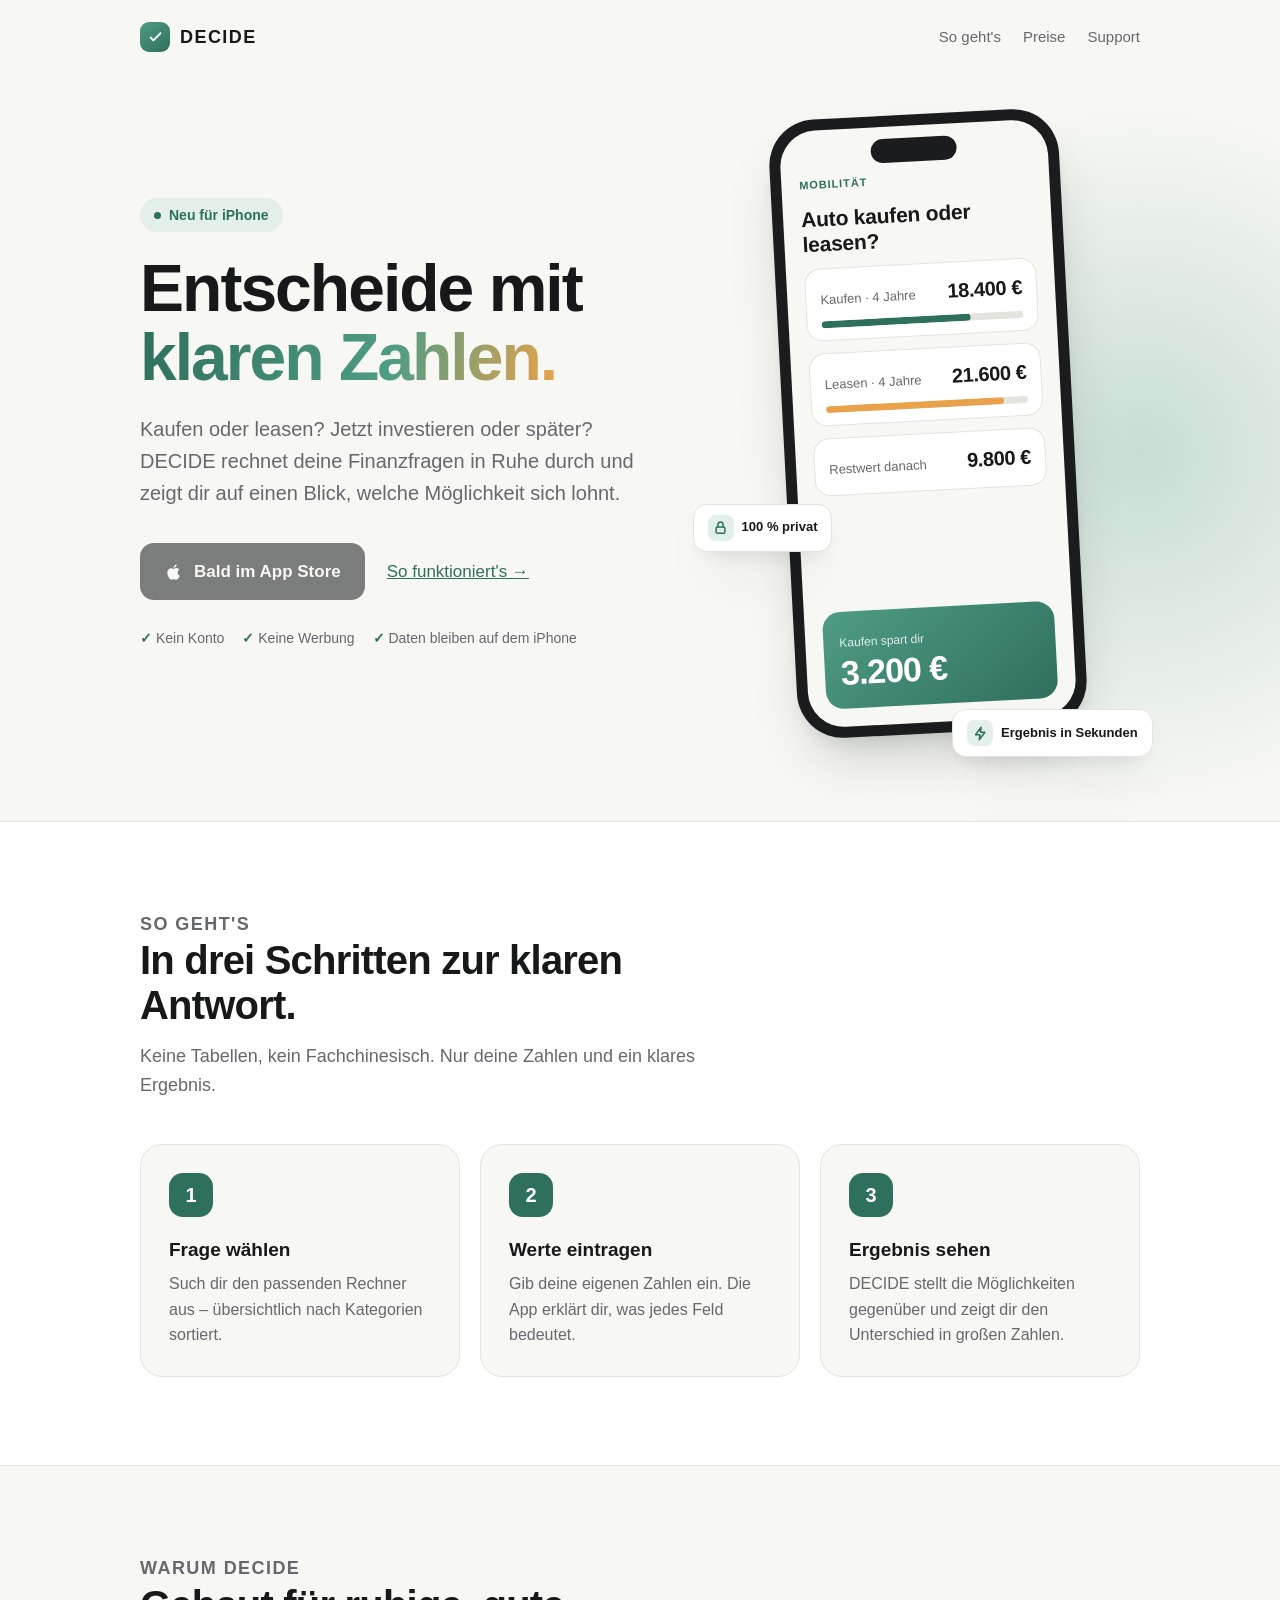
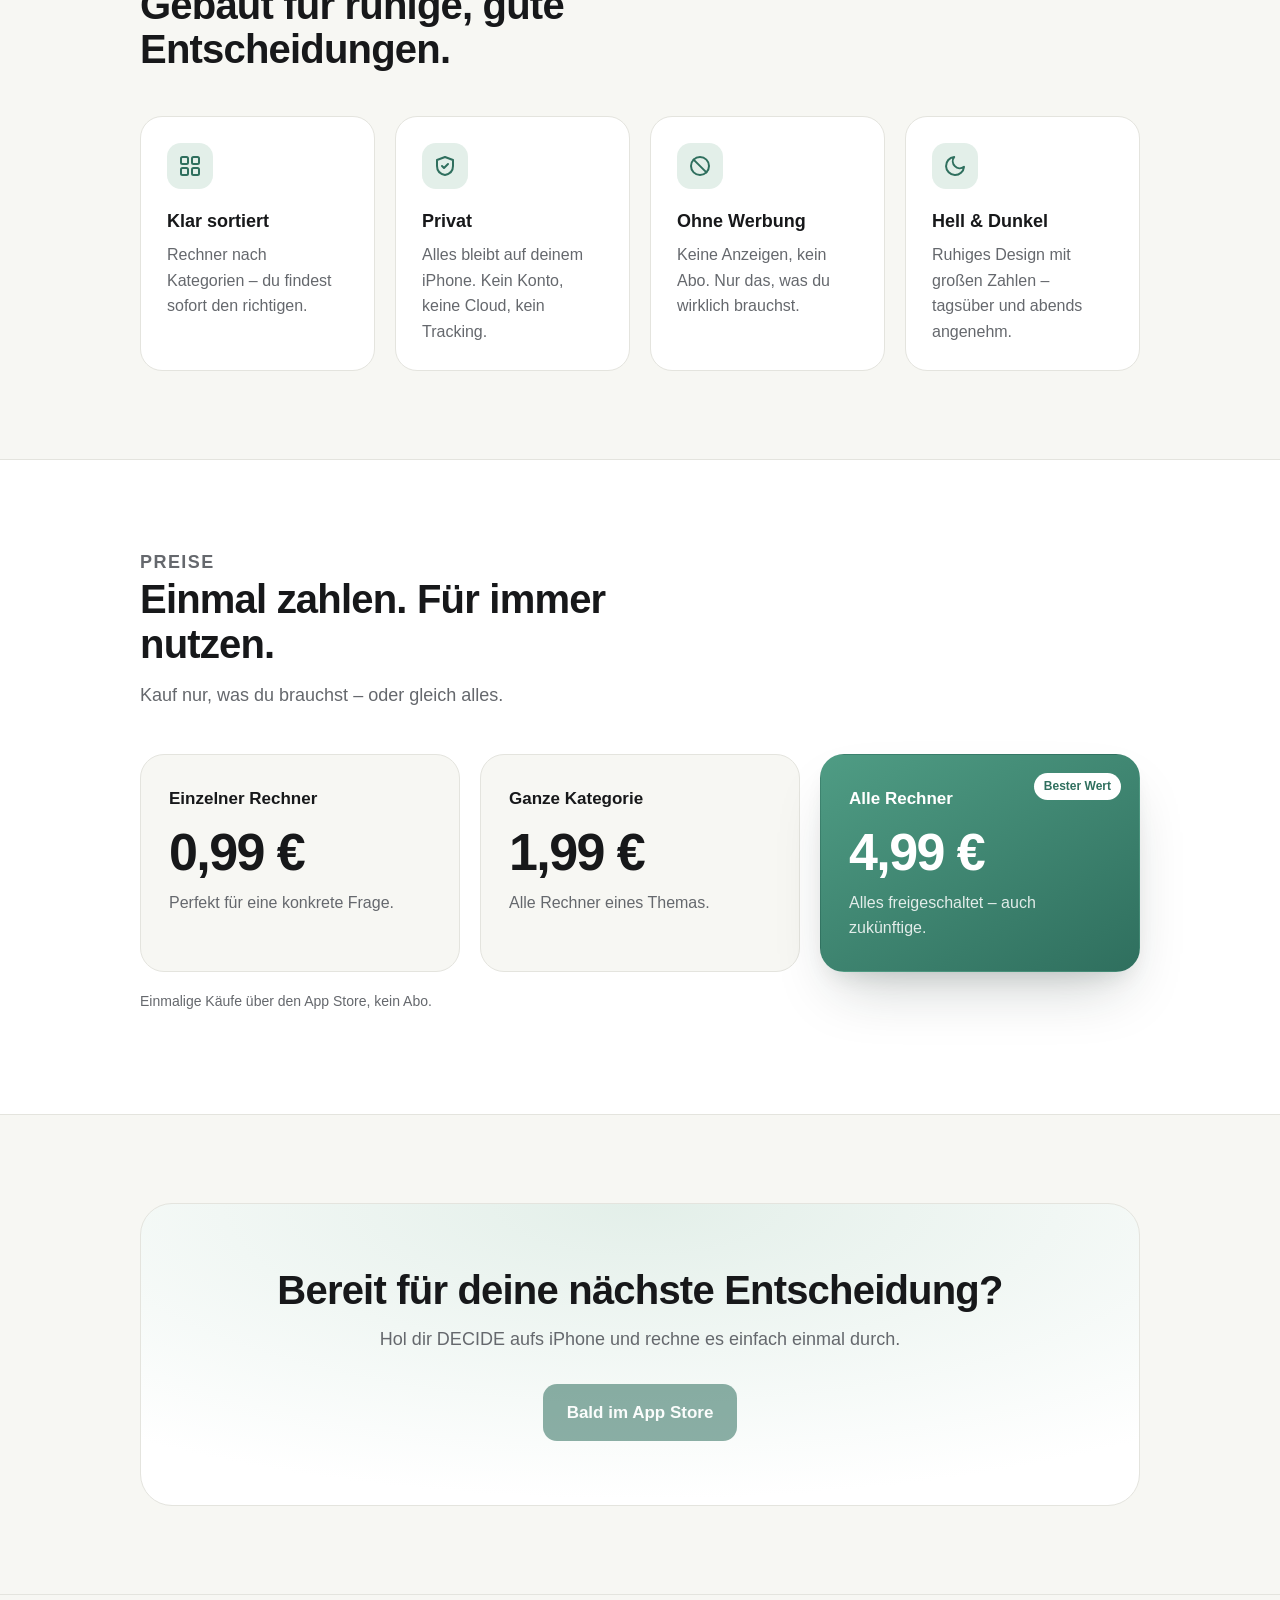
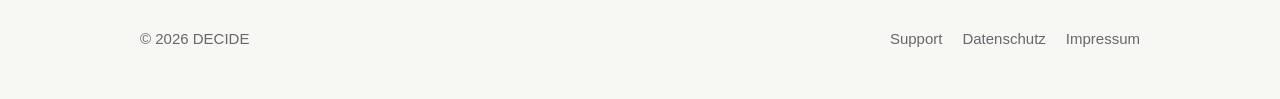
==== index.html @ d0a6e2b3 "Add files via upload" ====
<!DOCTYPE html>
<html lang="de">
<head>
  <meta charset="utf-8">
  <meta name="viewport" content="width=device-width, initial-scale=1">
  <title>DECIDE – Finanzentscheidungen klar durchrechnen</title>
  <meta name="description" content="DECIDE ist eine iPhone-App mit Rechnern für Finanzentscheidungen. Ohne Konto, ohne Werbung – alle Daten bleiben auf deinem Gerät.">
  <meta name="theme-color" content="#2f6f5e">
  <link rel="stylesheet" href="style.css">
</head>
<body>
  <header class="top">
    <div class="wrap">
      <a class="logo" href="index.html">
        <span class="logo-mark"><svg viewBox="0 0 24 24" fill="none" stroke="currentColor" stroke-width="2.6" stroke-linecap="round" stroke-linejoin="round"><path d="M5 12l4 4 10-10"/></svg></span>
        DECIDE
      </a>
      <nav>
        <a class="hide-sm" href="#so-gehts">So geht's</a>
        <a href="#preise">Preise</a>
        <a href="support.html">Support</a>
      </nav>
    </div>
  </header>

  <main>
    <!-- ========== HERO ========== -->
    <div class="hero">
      <div class="wrap">
        <div>
          <p class="pill rise"><span class="dot"></span> Neu für iPhone</p>
          <h1 class="rise d1">Entscheide mit<br><span class="grad">klaren Zahlen.</span></h1>
          <p class="lead rise d2">Kaufen oder leasen? Jetzt investieren oder später? DECIDE rechnet deine Finanzfragen in Ruhe durch und zeigt dir auf einen Blick, welche Möglichkeit sich lohnt.</p>

          <div class="cta-row rise d3">
            <!-- ===== APP-STORE-LINK =====
                 Sobald DECIDE im App Store ist, die nächste Zeile ersetzen durch:
                 <a class="btn" href="HIER-DEN-APP-STORE-LINK-EINFUEGEN"><svg viewBox="0 0 24 24" fill="currentColor"><path d="M16.4 12.6c0-2.3 1.9-3.4 2-3.5-1.1-1.6-2.8-1.8-3.4-1.8-1.4-.1-2.8.9-3.5.9s-1.8-.9-3-.8c-1.5 0-3 .9-3.8 2.3-1.6 2.8-.4 7 1.2 9.3.8 1.1 1.7 2.4 2.9 2.3 1.2 0 1.6-.7 3-.7s1.8.7 3 .7c1.3 0 2.1-1.1 2.8-2.3.9-1.3 1.3-2.6 1.3-2.6s-2.5-1-2.5-3.8zM14.2 5.8c.6-.8 1.1-1.8 1-2.8-.9 0-2 .6-2.7 1.4-.6.7-1.1 1.7-1 2.7 1 .1 2-.5 2.7-1.3z"/></svg>Im App Store laden</a>
            -->
            <a class="btn disabled" href="#"><svg viewBox="0 0 24 24" fill="currentColor"><path d="M16.4 12.6c0-2.3 1.9-3.4 2-3.5-1.1-1.6-2.8-1.8-3.4-1.8-1.4-.1-2.8.9-3.5.9s-1.8-.9-3-.8c-1.5 0-3 .9-3.8 2.3-1.6 2.8-.4 7 1.2 9.3.8 1.1 1.7 2.4 2.9 2.3 1.2 0 1.6-.7 3-.7s1.8.7 3 .7c1.3 0 2.1-1.1 2.8-2.3.9-1.3 1.3-2.6 1.3-2.6s-2.5-1-2.5-3.8zM14.2 5.8c.6-.8 1.1-1.8 1-2.8-.9 0-2 .6-2.7 1.4-.6.7-1.1 1.7-1 2.7 1 .1 2-.5 2.7-1.3z"/></svg>Bald im App Store</a>
            <a href="#so-gehts">So funktioniert's →</a>
          </div>
          <div class="trust rise d3">
            <span>Kein Konto</span><span>Keine Werbung</span><span>Daten bleiben auf dem iPhone</span>
          </div>
        </div>

        <!-- Beispiel-Bildschirm (kann später durch einen echten Screenshot ersetzt werden) -->
        <div class="phone-stage" aria-hidden="true">
          <div class="phone">
            <div class="screen">
              <div class="s-label">Mobilität</div>
              <div class="s-title">Auto kaufen oder leasen?</div>
              <div class="s-card">
                <div class="s-row"><span>Kaufen · 4 Jahre</span><b>18.400 €</b></div>
                <div class="s-bar"><i style="width:74%"></i></div>
              </div>
              <div class="s-card">
                <div class="s-row"><span>Leasen · 4 Jahre</span><b>21.600 €</b></div>
                <div class="s-bar b"><i style="width:88%"></i></div>
              </div>
              <div class="s-card">
                <div class="s-row"><span>Restwert danach</span><b>9.800 €</b></div>
              </div>
              <div class="s-result">
                <small>Kaufen spart dir</small>
                <div class="big">3.200 €</div>
              </div>
            </div>
          </div>
          <div class="float-chip chip-1">
            <span class="ic"><svg viewBox="0 0 24 24" fill="none" stroke="currentColor" stroke-width="2.4" stroke-linecap="round" stroke-linejoin="round"><rect x="5" y="11" width="14" height="10" rx="2"/><path d="M8 11V7a4 4 0 0 1 8 0v4"/></svg></span>
            100 % privat
          </div>
          <div class="float-chip chip-2">
            <span class="ic"><svg viewBox="0 0 24 24" fill="none" stroke="currentColor" stroke-width="2.4" stroke-linecap="round" stroke-linejoin="round"><path d="M13 2L4 14h7l-1 8 9-12h-7z"/></svg></span>
            Ergebnis in Sekunden
          </div>
        </div>
      </div>
    </div>

    <!-- ========== SO GEHT'S ========== -->
    <section class="alt" id="so-gehts">
      <div class="wrap">
        <div class="sec-head">
          <p class="kicker">So geht's</p>
          <h2>In drei Schritten zur klaren Antwort.</h2>
          <p>Keine Tabellen, kein Fachchinesisch. Nur deine Zahlen und ein klares Ergebnis.</p>
        </div>
        <div class="steps">
          <div class="step">
            <h3>Frage wählen</h3>
            <p>Such dir den passenden Rechner aus – übersichtlich nach Kategorien sortiert.</p>
          </div>
          <div class="step">
            <h3>Werte eintragen</h3>
            <p>Gib deine eigenen Zahlen ein. Die App erklärt dir, was jedes Feld bedeutet.</p>
          </div>
          <div class="step">
            <h3>Ergebnis sehen</h3>
            <p>DECIDE stellt die Möglichkeiten gegenüber und zeigt dir den Unterschied in großen Zahlen.</p>
          </div>
        </div>
      </div>
    </section>

    <!-- ========== VORTEILE ========== -->
    <section>
      <div class="wrap">
        <div class="sec-head">
          <p class="kicker">Warum DECIDE</p>
          <h2>Gebaut für ruhige, gute Entscheidungen.</h2>
        </div>
        <div class="features">
          <div class="feature">
            <div class="ic"><svg viewBox="0 0 24 24" fill="none" stroke="currentColor" stroke-width="2" stroke-linecap="round" stroke-linejoin="round"><rect x="3" y="3" width="7" height="7" rx="1.5"/><rect x="14" y="3" width="7" height="7" rx="1.5"/><rect x="3" y="14" width="7" height="7" rx="1.5"/><rect x="14" y="14" width="7" height="7" rx="1.5"/></svg></div>
            <h3>Klar sortiert</h3>
            <p>Rechner nach Kategorien – du findest sofort den richtigen.</p>
          </div>
          <div class="feature">
            <div class="ic"><svg viewBox="0 0 24 24" fill="none" stroke="currentColor" stroke-width="2" stroke-linecap="round" stroke-linejoin="round"><path d="M12 3l8 3v6c0 5-3.5 8-8 9-4.5-1-8-4-8-9V6z"/><path d="M9 12l2 2 4-4"/></svg></div>
            <h3>Privat</h3>
            <p>Alles bleibt auf deinem iPhone. Kein Konto, keine Cloud, kein Tracking.</p>
          </div>
          <div class="feature">
            <div class="ic"><svg viewBox="0 0 24 24" fill="none" stroke="currentColor" stroke-width="2" stroke-linecap="round" stroke-linejoin="round"><circle cx="12" cy="12" r="9"/><path d="M5.6 5.6l12.8 12.8"/></svg></div>
            <h3>Ohne Werbung</h3>
            <p>Keine Anzeigen, kein Abo. Nur das, was du wirklich brauchst.</p>
          </div>
          <div class="feature">
            <div class="ic"><svg viewBox="0 0 24 24" fill="none" stroke="currentColor" stroke-width="2" stroke-linecap="round" stroke-linejoin="round"><path d="M21 12.8A9 9 0 1 1 11.2 3a7 7 0 0 0 9.8 9.8z"/></svg></div>
            <h3>Hell &amp; Dunkel</h3>
            <p>Ruhiges Design mit großen Zahlen – tagsüber und abends angenehm.</p>
          </div>
        </div>
      </div>
    </section>

    <!-- ========== PREISE ========== -->
    <section class="alt" id="preise">
      <div class="wrap">
        <div class="sec-head">
          <p class="kicker">Preise</p>
          <h2>Einmal zahlen. Für immer nutzen.</h2>
          <p>Kauf nur, was du brauchst – oder gleich alles.</p>
        </div>
        <div class="prices">
          <div class="price">
            <div class="what">Einzelner Rechner</div>
            <div class="num">0,99 €</div>
            <div class="label">Perfekt für eine konkrete Frage.</div>
          </div>
          <div class="price">
            <div class="what">Ganze Kategorie</div>
            <div class="num">1,99 €</div>
            <div class="label">Alle Rechner eines Themas.</div>
          </div>
          <div class="price highlight">
            <span class="badge">Bester Wert</span>
            <div class="what">Alle Rechner</div>
            <div class="num">4,99 €</div>
            <div class="label">Alles freigeschaltet – auch zukünftige.</div>
          </div>
        </div>
        <p class="note">Einmalige Käufe über den App Store, kein Abo.</p>
      </div>
    </section>

    <!-- ========== ABSCHLUSS ========== -->
    <section class="final">
      <div class="wrap">
        <div class="box">
          <h2>Bereit für deine nächste Entscheidung?</h2>
          <p>Hol dir DECIDE aufs iPhone und rechne es einfach einmal durch.</p>
          <div class="cta-row">
            <!-- Auch hier später den App-Store-Link einsetzen -->
            <a class="btn accent disabled" href="#">Bald im App Store</a>
          </div>
        </div>
      </div>
    </section>
  </main>

  <footer>
    <div class="wrap">
      <span>© 2026 DECIDE</span>
      <nav>
        <a href="support.html">Support</a>
        <a href="datenschutz.html">Datenschutz</a>
        <a href="impressum.html">Impressum</a>
      </nav>
    </div>
  </footer>
</body>
</html>
---- style.css ----
:root {
  --bg: #f7f7f3;
  --surface: #ffffff;
  --text: #17181a;
  --muted: #65686d;
  --line: #e4e4de;
  --accent: #2f6f5e;
  --accent-2: #4f9c84;
  --accent-soft: #e3efe9;
  --on-accent: #ffffff;
  --warm: #e9a24a;
  --glow: rgba(79, 156, 132, 0.28);
  --shadow: 0 30px 60px -20px rgba(23, 40, 34, 0.25), 0 12px 24px -12px rgba(23, 40, 34, 0.15);
  --phone-frame: #1a1c1e;
}
@media (prefers-color-scheme: dark) {
  :root {
    --bg: #0f1112;
    --surface: #181a1c;
    --text: #ececea;
    --muted: #9a9da2;
    --line: #2a2d30;
    --accent: #7cc4ad;
    --accent-2: #5fae95;
    --accent-soft: #1a2a25;
    --on-accent: #0c1714;
    --warm: #f0b66a;
    --glow: rgba(124, 196, 173, 0.18);
    --shadow: 0 30px 60px -20px rgba(0, 0, 0, 0.7), 0 12px 24px -12px rgba(0, 0, 0, 0.5);
    --phone-frame: #000000;
  }
}

* { box-sizing: border-box; }
html { -webkit-text-size-adjust: 100%; scroll-behavior: smooth; }
body {
  margin: 0;
  background: var(--bg);
  color: var(--text);
  font-family: -apple-system, BlinkMacSystemFont, "Segoe UI", Roboto, "Helvetica Neue", Arial, sans-serif;
  font-size: 17px;
  line-height: 1.6;
  overflow-x: hidden;
}
a { color: var(--accent); }
.wrap { max-width: 1040px; margin: 0 auto; padding: 0 20px; }
.page .wrap { max-width: 720px; }

/* ---------- Kopfzeile ---------- */
header.top { padding: 22px 0; position: relative; z-index: 2; }
header.top .wrap { display: flex; align-items: center; justify-content: space-between; gap: 16px; }
.logo { display: inline-flex; align-items: center; gap: 10px; font-weight: 800; letter-spacing: 0.08em; font-size: 18px; color: var(--text); text-decoration: none; }
.logo-mark {
  width: 30px; height: 30px; border-radius: 9px;
  background: linear-gradient(140deg, var(--accent-2), var(--accent));
  display: grid; place-items: center; color: var(--on-accent);
}
.logo-mark svg { width: 17px; height: 17px; }
.top nav { display: flex; gap: 22px; font-size: 15px; }
.top nav a { color: var(--muted); text-decoration: none; }
.top nav a:hover { color: var(--text); }
@media (max-width: 560px) { .top nav .hide-sm { display: none; } }

/* ---------- Hero ---------- */
.hero { position: relative; padding: 40px 0 88px; overflow: hidden; }
.hero::before {
  content: ""; position: absolute; z-index: 0;
  width: 760px; height: 760px; right: -240px; top: 0;
  background: radial-gradient(circle, var(--glow) 0%, transparent 65%);
  pointer-events: none;
}
.hero .wrap { position: relative; z-index: 1; display: grid; gap: 56px; align-items: center; }
@media (min-width: 860px) { .hero .wrap { grid-template-columns: 1.1fr 0.9fr; } }

.pill {
  display: inline-flex; align-items: center; gap: 8px;
  background: var(--accent-soft); color: var(--accent);
  font-weight: 600; font-size: 14px;
  padding: 6px 14px; border-radius: 999px; margin: 0 0 22px;
}
.pill .dot { width: 7px; height: 7px; border-radius: 50%; background: var(--accent); }
h1 { font-size: clamp(40px, 7.5vw, 66px); line-height: 1.04; letter-spacing: -0.03em; margin: 0 0 22px; }
h1 .grad {
  background: linear-gradient(100deg, var(--accent), var(--accent-2) 60%, var(--warm));
  -webkit-background-clip: text; background-clip: text; color: transparent;
}
.lead { font-size: 20px; color: var(--muted); max-width: 30em; margin: 0 0 34px; }

.cta-row { display: flex; flex-wrap: wrap; align-items: center; gap: 14px 22px; }
.btn {
  display: inline-flex; align-items: center; gap: 10px;
  background: var(--text); color: var(--bg);
  text-decoration: none; font-weight: 600;
  padding: 15px 24px; border-radius: 14px;
  transition: transform .15s ease, box-shadow .15s ease;
}
.btn:hover { transform: translateY(-1px); box-shadow: var(--shadow); }
.btn svg { width: 20px; height: 20px; }
.btn.disabled { opacity: .55; pointer-events: none; }
.btn.accent { background: var(--accent); color: var(--on-accent); }
.trust { display: flex; flex-wrap: wrap; gap: 6px 18px; font-size: 14px; color: var(--muted); margin-top: 26px; }
.trust span::before { content: "✓ "; color: var(--accent); font-weight: 700; }

/* ---------- Handy-Mockup ---------- */
.phone-stage { display: flex; justify-content: center; position: relative; }
.phone {
  width: 290px; aspect-ratio: 9 / 19.2;
  background: var(--phone-frame); border-radius: 46px; padding: 11px;
  box-shadow: var(--shadow);
  transform: rotate(-3deg);
  animation: float 7s ease-in-out infinite;
}
@keyframes float { 0%,100% { transform: rotate(-3deg) translateY(0); } 50% { transform: rotate(-3deg) translateY(-10px); } }
.screen {
  height: 100%; border-radius: 36px; overflow: hidden;
  background: var(--bg); padding: 46px 18px 18px;
  display: flex; flex-direction: column; gap: 12px; position: relative;
}
.screen::before {
  content: ""; position: absolute; top: 12px; left: 50%; transform: translateX(-50%);
  width: 86px; height: 24px; border-radius: 20px; background: var(--phone-frame);
}
.s-label { font-size: 11px; font-weight: 700; letter-spacing: .08em; text-transform: uppercase; color: var(--accent); }
.s-title { font-size: 21px; font-weight: 700; line-height: 1.2; letter-spacing: -0.01em; }
.s-card { background: var(--surface); border: 1px solid var(--line); border-radius: 16px; padding: 12px 14px; }
.s-row { display: flex; justify-content: space-between; align-items: baseline; font-size: 13px; color: var(--muted); }
.s-row b { white-space: nowrap; font-size: 20px; color: var(--text); letter-spacing: -0.02em; }
.s-bar { height: 7px; border-radius: 4px; background: var(--line); margin-top: 8px; overflow: hidden; }
.s-bar i { display: block; height: 100%; border-radius: 4px; background: var(--accent); }
.s-bar.b i { background: var(--warm); }
.s-result {
  margin-top: auto; border-radius: 18px; padding: 16px;
  background: linear-gradient(140deg, var(--accent-2), var(--accent)); color: var(--on-accent);
}
.s-result small { font-size: 12px; opacity: .85; }
.s-result .big { font-size: 34px; font-weight: 800; letter-spacing: -0.03em; line-height: 1.1; }
.float-chip {
  position: absolute; background: var(--surface); border: 1px solid var(--line);
  border-radius: 14px; padding: 10px 14px; font-size: 13px; font-weight: 600;
  box-shadow: var(--shadow); display: flex; align-items: center; gap: 8px;
}
.float-chip .ic { width: 26px; height: 26px; border-radius: 8px; display: grid; place-items: center; background: var(--accent-soft); color: var(--accent); }
.float-chip .ic svg { width: 15px; height: 15px; }
.chip-1 { left: calc(50% - 235px); top: 63%; }
.chip-2 { right: calc(50% - 225px); bottom: -4%; }
@media (max-width: 520px) { .chip-1 { left: 0; } .chip-2 { right: 0; } }

/* ---------- Abschnitte ---------- */
section { padding: 88px 0; }
section.alt { background: var(--surface); border-top: 1px solid var(--line); border-bottom: 1px solid var(--line); }
.sec-head { max-width: 600px; margin: 0 0 44px; }
.kicker { color: var(--accent); font-weight: 700; font-size: 13px; letter-spacing: .08em; text-transform: uppercase; margin: 0 0 10px; }
h2 { font-size: clamp(28px, 4.5vw, 40px); line-height: 1.12; letter-spacing: -0.02em; margin: 0 0 14px; }
.sec-head p { color: var(--muted); margin: 0; font-size: 18px; }

.steps { display: grid; gap: 20px; counter-reset: step; }
@media (min-width: 760px) { .steps { grid-template-columns: repeat(3, 1fr); } }
.step { position: relative; padding: 28px; border-radius: 22px; background: var(--bg); border: 1px solid var(--line); }
.step::before {
  counter-increment: step; content: counter(step);
  display: grid; place-items: center; width: 44px; height: 44px; border-radius: 14px;
  background: var(--accent); color: var(--on-accent); font-weight: 800; font-size: 20px; margin-bottom: 18px;
}
.step h3 { margin: 0 0 6px; font-size: 19px; }
.step p { margin: 0; color: var(--muted); font-size: 16px; }

.features { display: grid; gap: 20px; }
@media (min-width: 640px) { .features { grid-template-columns: 1fr 1fr; } }
@media (min-width: 960px) { .features { grid-template-columns: repeat(4, 1fr); } }
.feature { padding: 26px; border-radius: 22px; background: var(--surface); border: 1px solid var(--line); transition: transform .2s ease, border-color .2s ease; }
.feature:hover { transform: translateY(-3px); border-color: var(--accent); }
.feature .ic { width: 46px; height: 46px; border-radius: 14px; display: grid; place-items: center; background: var(--accent-soft); color: var(--accent); margin-bottom: 18px; }
.feature .ic svg { width: 24px; height: 24px; }
.feature h3 { font-size: 18px; margin: 0 0 6px; }
.feature p { margin: 0; color: var(--muted); font-size: 16px; }

.prices { display: grid; gap: 20px; align-items: stretch; }
@media (min-width: 760px) { .prices { grid-template-columns: repeat(3, 1fr); } }
.price { position: relative; background: var(--bg); border: 1px solid var(--line); border-radius: 24px; padding: 30px 28px; }
.price .what { font-weight: 600; margin-bottom: 14px; }
.price .num { font-size: 52px; font-weight: 800; letter-spacing: -0.03em; line-height: 1; }
.price .label { color: var(--muted); margin-top: 12px; font-size: 16px; }
.price.highlight {
  background: linear-gradient(150deg, var(--accent-2), var(--accent)); color: var(--on-accent);
  border-color: transparent; box-shadow: var(--shadow);
}
.price.highlight .label { color: var(--on-accent); opacity: .85; }
.badge { position: absolute; top: 18px; right: 18px; font-size: 12px; font-weight: 700; padding: 4px 10px; border-radius: 999px; background: var(--on-accent); color: var(--accent); }
.note { font-size: 14px; color: var(--muted); margin-top: 18px; }

.final { text-align: center; }
.final .box {
  border-radius: 32px; padding: 64px 24px;
  background: radial-gradient(120% 140% at 50% 0%, var(--accent-soft) 0%, var(--surface) 70%);
  border: 1px solid var(--line);
}
.final h2 { margin-bottom: 12px; }
.final p { color: var(--muted); max-width: 30em; margin: 0 auto 30px; font-size: 18px; }
.final .cta-row { justify-content: center; }

/* ---------- Unterseiten ---------- */
.page { padding: 40px 0 72px; }
.page h1 { font-size: clamp(32px, 6vw, 46px); margin-bottom: 32px; }
.page h2 { font-size: 21px; margin: 40px 0 10px; letter-spacing: -0.01em; }
.page p, .page li { color: var(--text); }
.page .muted { color: var(--muted); }
.page .btn { background: var(--accent); color: var(--on-accent); }

.faq details { border-bottom: 1px solid var(--line); padding: 18px 0; }
.faq summary { font-weight: 600; cursor: pointer; }
.faq details p { margin: 10px 0 0; color: var(--muted); }

/* ---------- Fußzeile ---------- */
footer { border-top: 1px solid var(--line); padding: 32px 0 48px; font-size: 15px; color: var(--muted); }
footer .wrap { display: flex; flex-wrap: wrap; gap: 8px 24px; justify-content: space-between; }
footer nav { display: flex; flex-wrap: wrap; gap: 8px 20px; }
footer a { color: var(--muted); text-decoration: none; }
footer a:hover { color: var(--text); }

/* ---------- Einblenden beim Laden ---------- */
.rise { animation: rise .7s ease both; }
.rise.d1 { animation-delay: .08s; } .rise.d2 { animation-delay: .16s; } .rise.d3 { animation-delay: .24s; }
@keyframes rise { from { opacity: 0; transform: translateY(14px); } to { opacity: 1; transform: none; } }
@media (prefers-reduced-motion: reduce) {
  .rise, .phone { animation: none; }
  .phone { transform: rotate(-3deg); }
}
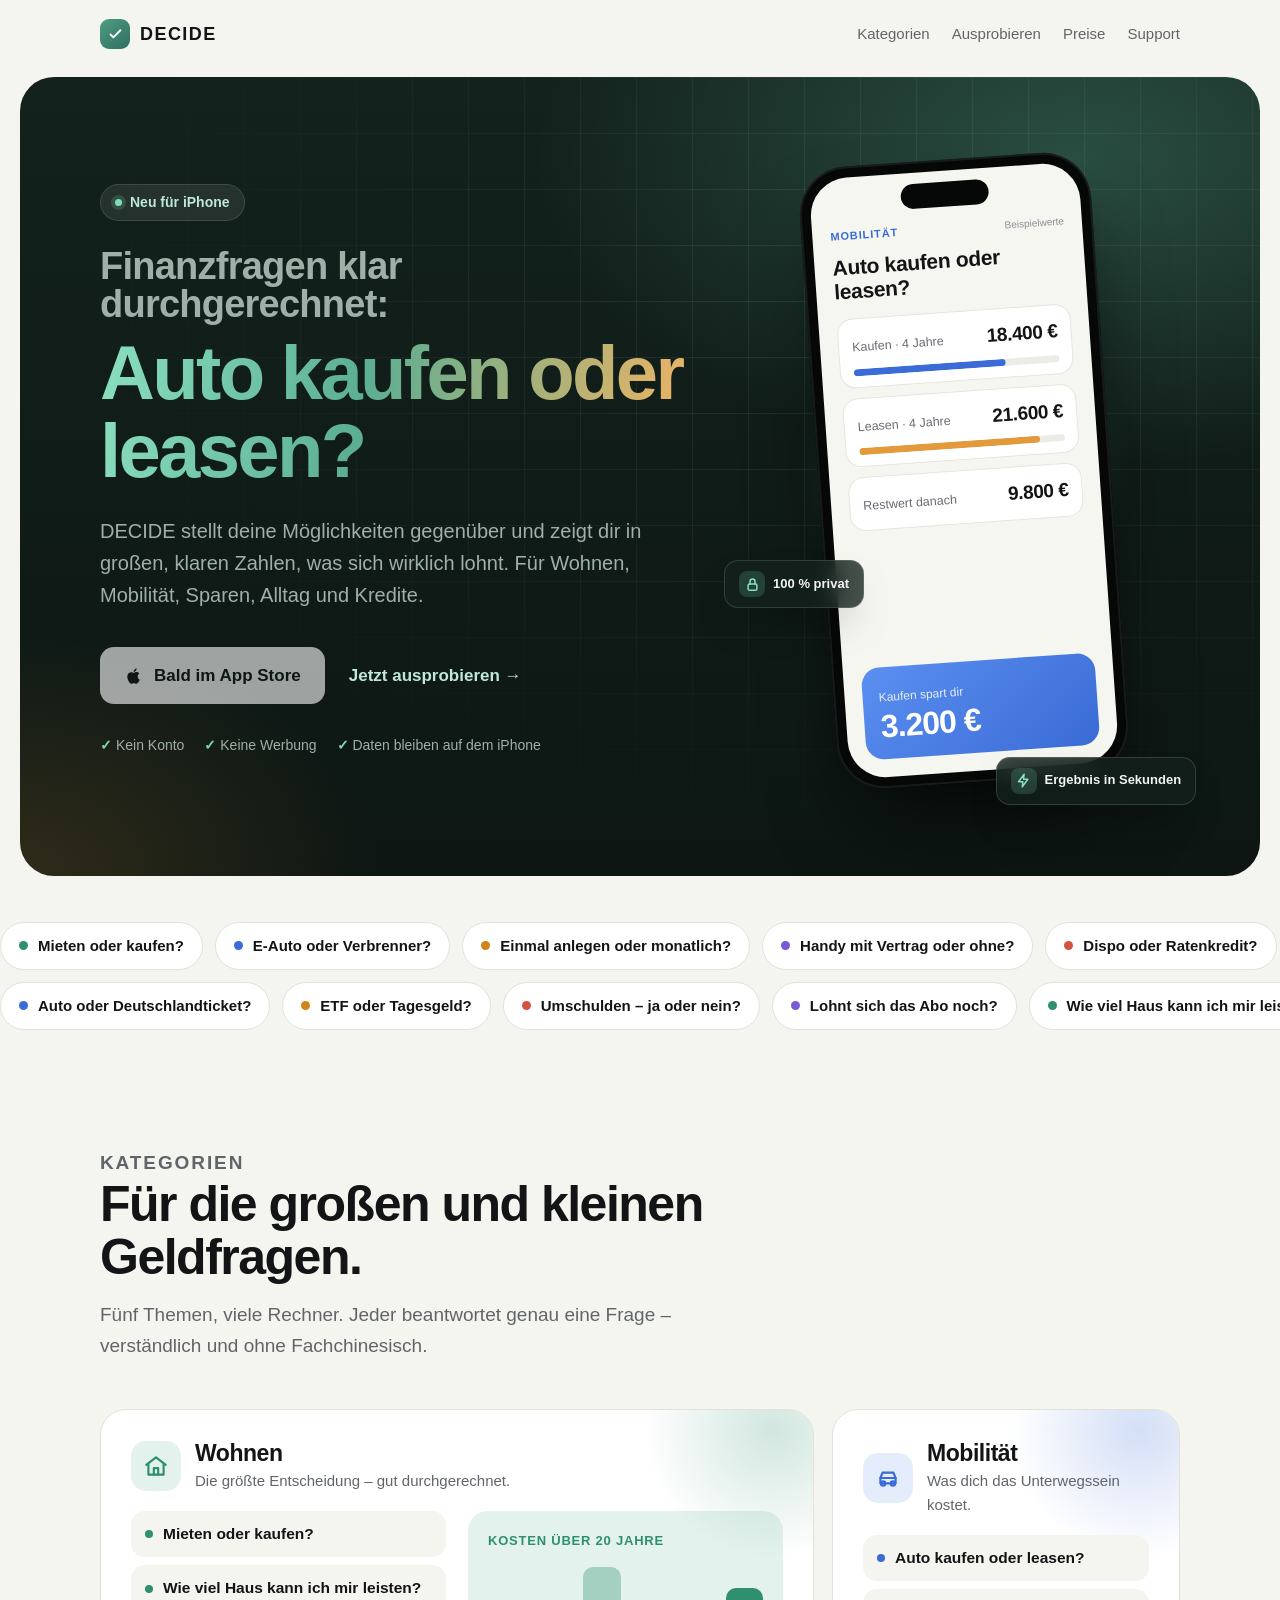
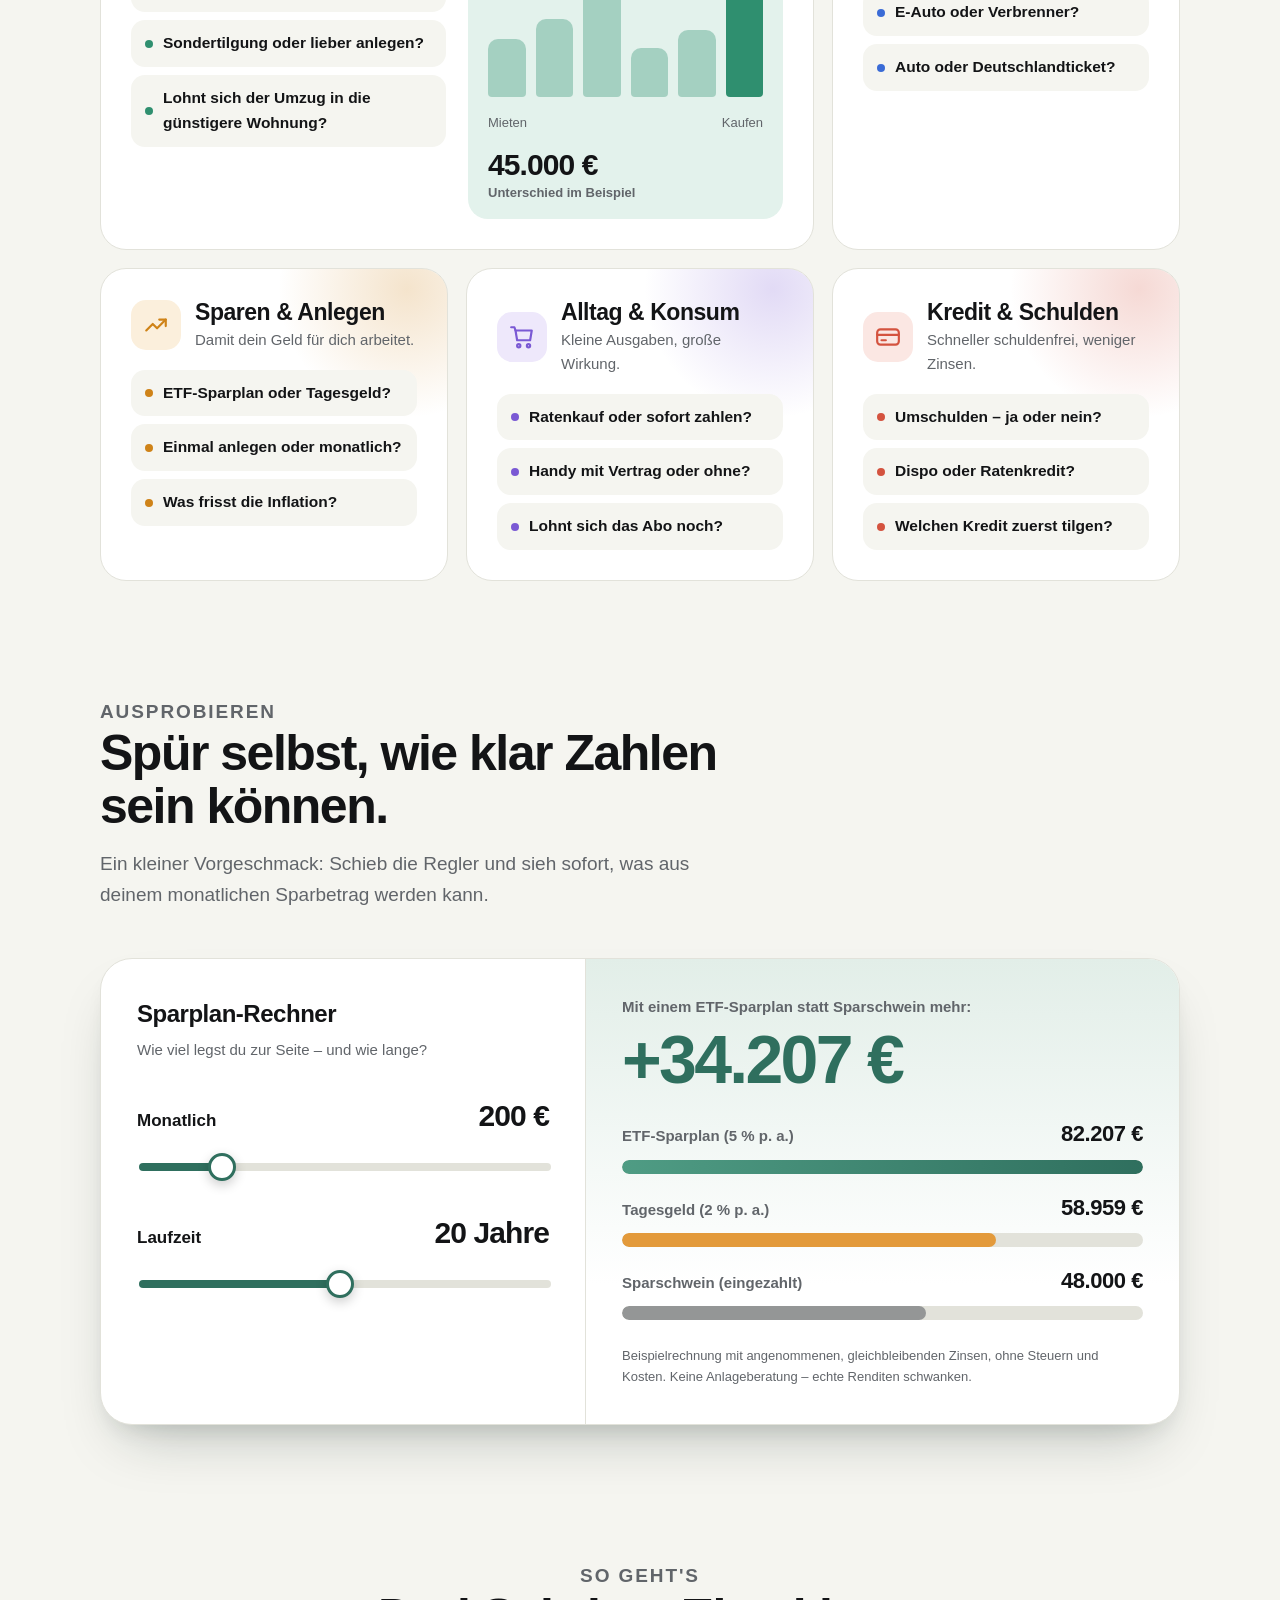
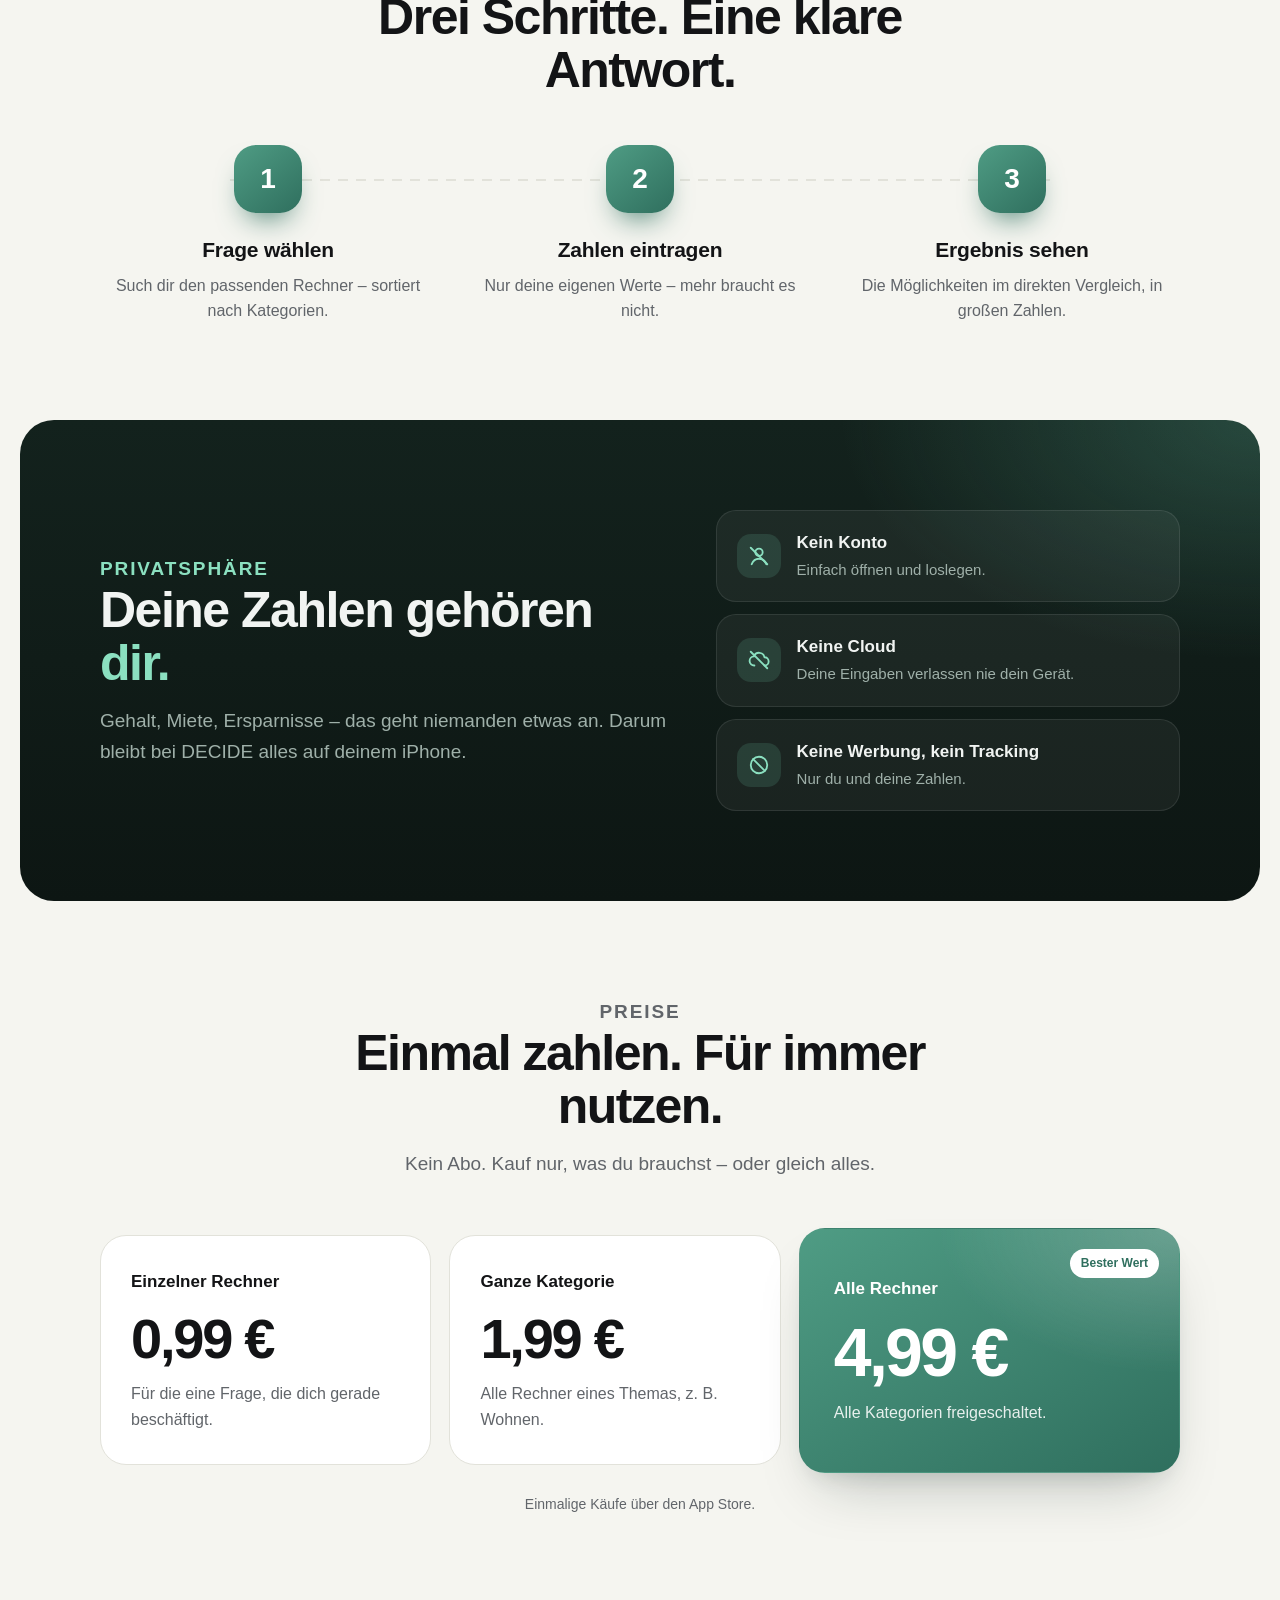
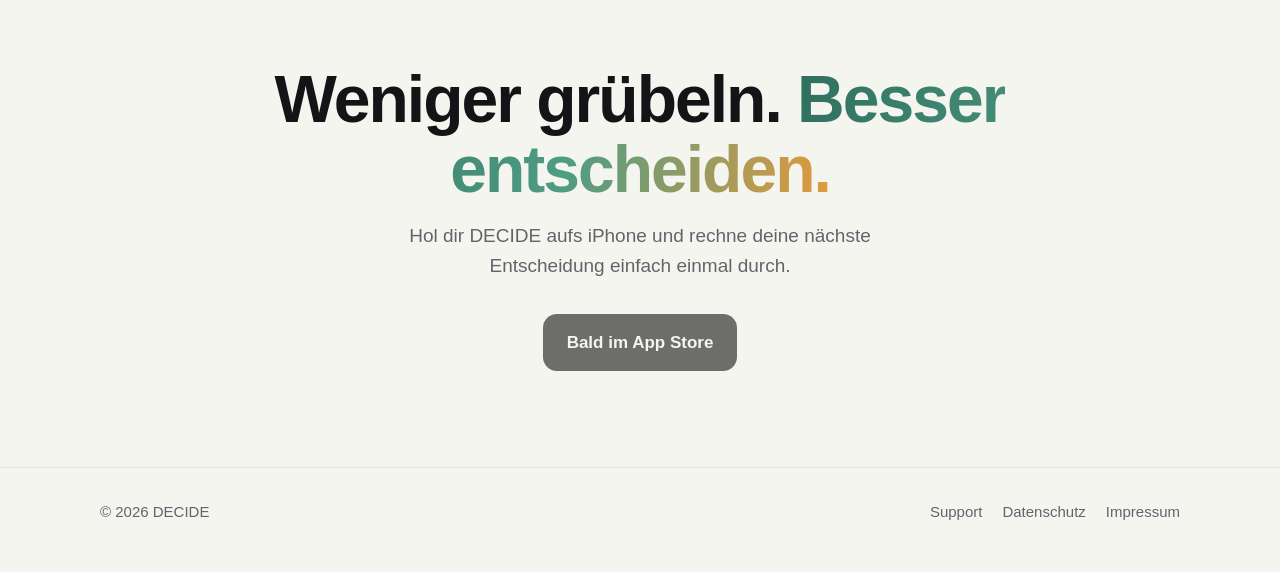
==== commit 81cfcba2: "Add files via upload" ====
--- a/index.html
+++ b/index.html
@@ -1,11 +1,12 @@
 <!DOCTYPE html>
-<html lang="de">
+<html lang="de" class="no-js">
 <head>
   <meta charset="utf-8">
   <meta name="viewport" content="width=device-width, initial-scale=1">
   <title>DECIDE – Finanzentscheidungen klar durchrechnen</title>
-  <meta name="description" content="DECIDE ist eine iPhone-App mit Rechnern für Finanzentscheidungen. Ohne Konto, ohne Werbung – alle Daten bleiben auf deinem Gerät.">
-  <meta name="theme-color" content="#2f6f5e">
+  <meta name="description" content="DECIDE ist eine iPhone-App mit Rechnern für Finanzentscheidungen: Wohnen, Mobilität, Sparen, Alltag und Kredite. Ohne Konto, ohne Werbung – alle Daten bleiben auf deinem Gerät.">
+  <meta name="theme-color" content="#0d1613">
+  <script>document.documentElement.className = 'js';</script>
   <link rel="stylesheet" href="style.css">
 </head>
 <body>
@@ -16,7 +17,8 @@
         DECIDE
       </a>
       <nav>
-        <a class="hide-sm" href="#so-gehts">So geht's</a>
+        <a class="hide-sm" href="#kategorien">Kategorien</a>
+        <a class="hide-sm" href="#ausprobieren">Ausprobieren</a>
         <a href="#preise">Preise</a>
         <a href="support.html">Support</a>
       </nav>
@@ -24,159 +26,325 @@
   </header>
 
   <main>
-    <!-- ========== HERO ========== -->
-    <div class="hero">
+    <!-- ================= HERO ================= -->
+    <div class="hero-outer">
+      <div class="hero">
+        <div class="wrap">
+          <div>
+            <p class="pill"><span class="dot"></span> Neu für iPhone</p>
+            <h1>
+              <span class="small">Finanzfragen klar durchgerechnet:</span>
+              <span class="rotator" id="rotator">
+                <span class="on">Auto kaufen oder leasen?</span>
+                <span>Mieten oder kaufen?</span>
+                <span>ETF oder Tagesgeld?</span>
+              </span>
+            </h1>
+            <p class="lead">DECIDE stellt deine Möglichkeiten gegenüber und zeigt dir in großen, klaren Zahlen, was sich wirklich lohnt. Für Wohnen, Mobilität, Sparen, Alltag und Kredite.</p>
+
+            <div class="cta-row">
+              <!-- ===== APP-STORE-LINK =====
+                   Sobald DECIDE im App Store ist: in der nächsten Zeile
+                   class="btn light disabled" ändern in class="btn light",
+                   href="#" ersetzen durch den App-Store-Link
+                   und "Bald im App Store" ändern in "Im App Store laden". -->
+              <a class="btn light disabled" href="#"><svg viewBox="0 0 24 24" fill="currentColor"><path d="M16.4 12.6c0-2.3 1.9-3.4 2-3.5-1.1-1.6-2.8-1.8-3.4-1.8-1.4-.1-2.8.9-3.5.9s-1.8-.9-3-.8c-1.5 0-3 .9-3.8 2.3-1.6 2.8-.4 7 1.2 9.3.8 1.1 1.7 2.4 2.9 2.3 1.2 0 1.6-.7 3-.7s1.8.7 3 .7c1.3 0 2.1-1.1 2.8-2.3.9-1.3 1.3-2.6 1.3-2.6s-2.5-1-2.5-3.8zM14.2 5.8c.6-.8 1.1-1.8 1-2.8-.9 0-2 .6-2.7 1.4-.6.7-1.1 1.7-1 2.7 1 .1 2-.5 2.7-1.3z"/></svg>Bald im App Store</a>
+              <a class="link-arrow" href="#ausprobieren">Jetzt ausprobieren →</a>
+            </div>
+            <div class="trust">
+              <span>Kein Konto</span><span>Keine Werbung</span><span>Daten bleiben auf dem iPhone</span>
+            </div>
+          </div>
+
+          <!-- Handy mit wechselnden Beispiel-Bildschirmen -->
+          <div class="phone-stage" aria-hidden="true">
+            <div class="phone">
+              <div class="screen-wrap" id="screens">
+                <!-- 1: Mobilität -->
+                <div class="screen on">
+                  <div class="s-top"><span class="s-label" style="color:#3a6bd6">Mobilität</span><span class="s-demo">Beispielwerte</span></div>
+                  <div class="s-title">Auto kaufen oder leasen?</div>
+                  <div class="s-card"><div class="s-row"><span>Kaufen · 4 Jahre</span><b>18.400 €</b></div><div class="s-bar"><i style="width:74%;background:#3a6bd6"></i></div></div>
+                  <div class="s-card"><div class="s-row"><span>Leasen · 4 Jahre</span><b>21.600 €</b></div><div class="s-bar"><i style="width:88%;background:#e39a3b"></i></div></div>
+                  <div class="s-card"><div class="s-row"><span>Restwert danach</span><b>9.800 €</b></div></div>
+                  <div class="s-result" style="background:linear-gradient(140deg,#5b8ff0,#3a6bd6)"><small>Kaufen spart dir</small><div class="big">3.200 €</div></div>
+                </div>
+                <!-- 2: Wohnen -->
+                <div class="screen">
+                  <div class="s-top"><span class="s-label" style="color:#2f8f6f">Wohnen</span><span class="s-demo">Beispielwerte</span></div>
+                  <div class="s-title">Mieten oder kaufen?</div>
+                  <div class="s-card"><div class="s-row"><span>Miete · 20 J.</span><b>286.000 €</b></div><div class="s-bar"><i style="width:90%;background:#e39a3b"></i></div></div>
+                  <div class="s-card"><div class="s-row"><span>Kauf · 20 J.</span><b>241.000 €</b></div><div class="s-bar"><i style="width:76%;background:#2f8f6f"></i></div></div>
+                  <div class="s-card"><div class="s-row"><span>Monatlich (Kauf)</span><b>1.150 €</b></div></div>
+                  <div class="s-result" style="background:linear-gradient(140deg,#4fb18c,#2f8f6f)"><small>Kaufen günstiger um</small><div class="big">45.000 €</div></div>
+                </div>
+                <!-- 3: Sparen -->
+                <div class="screen">
+                  <div class="s-top"><span class="s-label" style="color:#cf8318">Sparen &amp; Anlegen</span><span class="s-demo">Beispielwerte</span></div>
+                  <div class="s-title">ETF oder Tagesgeld?</div>
+                  <div class="s-card"><div class="s-row"><span>ETF · 5 % p. a.</span><b>82.207 €</b></div><div class="s-bar"><i style="width:92%;background:#cf8318"></i></div></div>
+                  <div class="s-card"><div class="s-row"><span>Tagesgeld · 2 % p. a.</span><b>58.959 €</b></div><div class="s-bar"><i style="width:66%;background:#9aa0a6"></i></div></div>
+                  <div class="s-card"><div class="s-row"><span>200 € · 20 Jahre</span><b>48.000 €</b></div></div>
+                  <div class="s-result" style="background:linear-gradient(140deg,#efa743,#cf8318)"><small>Unterschied</small><div class="big">23.248 €</div></div>
+                </div>
+              </div>
+            </div>
+            <div class="float-chip chip-1">
+              <span class="ic"><svg viewBox="0 0 24 24" fill="none" stroke="currentColor" stroke-width="2.4" stroke-linecap="round" stroke-linejoin="round"><rect x="5" y="11" width="14" height="10" rx="2"/><path d="M8 11V7a4 4 0 0 1 8 0v4"/></svg></span>
+              100 % privat
+            </div>
+            <div class="float-chip chip-2">
+              <span class="ic"><svg viewBox="0 0 24 24" fill="none" stroke="currentColor" stroke-width="2.4" stroke-linecap="round" stroke-linejoin="round"><path d="M13 2L4 14h7l-1 8 9-12h-7z"/></svg></span>
+              Ergebnis in Sekunden
+            </div>
+          </div>
+        </div>
+      </div>
+    </div>
+
+    <!-- ================= LAUFBAND ================= -->
+    <div class="marquee" aria-label="Beispielfragen">
+      <div class="marquee-row">
+        <span class="q"><i style="background:var(--c-wohnen)"></i>Mieten oder kaufen?</span>
+        <span class="q"><i style="background:var(--c-mobil)"></i>E-Auto oder Verbrenner?</span>
+        <span class="q"><i style="background:var(--c-sparen)"></i>Einmal anlegen oder monatlich?</span>
+        <span class="q"><i style="background:var(--c-alltag)"></i>Handy mit Vertrag oder ohne?</span>
+        <span class="q"><i style="background:var(--c-kredit)"></i>Dispo oder Ratenkredit?</span>
+        <span class="q"><i style="background:var(--c-wohnen)"></i>Sondertilgung oder anlegen?</span>
+        <span class="q"><i style="background:var(--c-alltag)"></i>Ratenkauf oder sofort zahlen?</span>
+        <!-- Wiederholung für das endlose Laufband -->
+        <span class="q" aria-hidden="true"><i style="background:var(--c-wohnen)"></i>Mieten oder kaufen?</span>
+        <span class="q" aria-hidden="true"><i style="background:var(--c-mobil)"></i>E-Auto oder Verbrenner?</span>
+        <span class="q" aria-hidden="true"><i style="background:var(--c-sparen)"></i>Einmal anlegen oder monatlich?</span>
+        <span class="q" aria-hidden="true"><i style="background:var(--c-alltag)"></i>Handy mit Vertrag oder ohne?</span>
+        <span class="q" aria-hidden="true"><i style="background:var(--c-kredit)"></i>Dispo oder Ratenkredit?</span>
+        <span class="q" aria-hidden="true"><i style="background:var(--c-wohnen)"></i>Sondertilgung oder anlegen?</span>
+        <span class="q" aria-hidden="true"><i style="background:var(--c-alltag)"></i>Ratenkauf oder sofort zahlen?</span>
+      </div>
+      <div class="marquee-row rev">
+        <span class="q"><i style="background:var(--c-mobil)"></i>Auto oder Deutschlandticket?</span>
+        <span class="q"><i style="background:var(--c-sparen)"></i>ETF oder Tagesgeld?</span>
+        <span class="q"><i style="background:var(--c-kredit)"></i>Umschulden – ja oder nein?</span>
+        <span class="q"><i style="background:var(--c-alltag)"></i>Lohnt sich das Abo noch?</span>
+        <span class="q"><i style="background:var(--c-wohnen)"></i>Wie viel Haus kann ich mir leisten?</span>
+        <span class="q"><i style="background:var(--c-sparen)"></i>Was frisst die Inflation?</span>
+        <span class="q"><i style="background:var(--c-mobil)"></i>Auto kaufen oder leasen?</span>
+        <span class="q" aria-hidden="true"><i style="background:var(--c-mobil)"></i>Auto oder Deutschlandticket?</span>
+        <span class="q" aria-hidden="true"><i style="background:var(--c-sparen)"></i>ETF oder Tagesgeld?</span>
+        <span class="q" aria-hidden="true"><i style="background:var(--c-kredit)"></i>Umschulden – ja oder nein?</span>
+        <span class="q" aria-hidden="true"><i style="background:var(--c-alltag)"></i>Lohnt sich das Abo noch?</span>
+        <span class="q" aria-hidden="true"><i style="background:var(--c-wohnen)"></i>Wie viel Haus kann ich mir leisten?</span>
+        <span class="q" aria-hidden="true"><i style="background:var(--c-sparen)"></i>Was frisst die Inflation?</span>
+        <span class="q" aria-hidden="true"><i style="background:var(--c-mobil)"></i>Auto kaufen oder leasen?</span>
+      </div>
+    </div>
+
+    <!-- ================= KATEGORIEN ================= -->
+    <section id="kategorien">
       <div class="wrap">
-        <div>
-          <p class="pill rise"><span class="dot"></span> Neu für iPhone</p>
-          <h1 class="rise d1">Entscheide mit<br><span class="grad">klaren Zahlen.</span></h1>
-          <p class="lead rise d2">Kaufen oder leasen? Jetzt investieren oder später? DECIDE rechnet deine Finanzfragen in Ruhe durch und zeigt dir auf einen Blick, welche Möglichkeit sich lohnt.</p>
-
-          <div class="cta-row rise d3">
-            <!-- ===== APP-STORE-LINK =====
-                 Sobald DECIDE im App Store ist, die nächste Zeile ersetzen durch:
-                 <a class="btn" href="HIER-DEN-APP-STORE-LINK-EINFUEGEN"><svg viewBox="0 0 24 24" fill="currentColor"><path d="M16.4 12.6c0-2.3 1.9-3.4 2-3.5-1.1-1.6-2.8-1.8-3.4-1.8-1.4-.1-2.8.9-3.5.9s-1.8-.9-3-.8c-1.5 0-3 .9-3.8 2.3-1.6 2.8-.4 7 1.2 9.3.8 1.1 1.7 2.4 2.9 2.3 1.2 0 1.6-.7 3-.7s1.8.7 3 .7c1.3 0 2.1-1.1 2.8-2.3.9-1.3 1.3-2.6 1.3-2.6s-2.5-1-2.5-3.8zM14.2 5.8c.6-.8 1.1-1.8 1-2.8-.9 0-2 .6-2.7 1.4-.6.7-1.1 1.7-1 2.7 1 .1 2-.5 2.7-1.3z"/></svg>Im App Store laden</a>
-            -->
-            <a class="btn disabled" href="#"><svg viewBox="0 0 24 24" fill="currentColor"><path d="M16.4 12.6c0-2.3 1.9-3.4 2-3.5-1.1-1.6-2.8-1.8-3.4-1.8-1.4-.1-2.8.9-3.5.9s-1.8-.9-3-.8c-1.5 0-3 .9-3.8 2.3-1.6 2.8-.4 7 1.2 9.3.8 1.1 1.7 2.4 2.9 2.3 1.2 0 1.6-.7 3-.7s1.8.7 3 .7c1.3 0 2.1-1.1 2.8-2.3.9-1.3 1.3-2.6 1.3-2.6s-2.5-1-2.5-3.8zM14.2 5.8c.6-.8 1.1-1.8 1-2.8-.9 0-2 .6-2.7 1.4-.6.7-1.1 1.7-1 2.7 1 .1 2-.5 2.7-1.3z"/></svg>Bald im App Store</a>
-            <a href="#so-gehts">So funktioniert's →</a>
-          </div>
-          <div class="trust rise d3">
-            <span>Kein Konto</span><span>Keine Werbung</span><span>Daten bleiben auf dem iPhone</span>
-          </div>
-        </div>
-
-        <!-- Beispiel-Bildschirm (kann später durch einen echten Screenshot ersetzt werden) -->
-        <div class="phone-stage" aria-hidden="true">
-          <div class="phone">
-            <div class="screen">
-              <div class="s-label">Mobilität</div>
-              <div class="s-title">Auto kaufen oder leasen?</div>
-              <div class="s-card">
-                <div class="s-row"><span>Kaufen · 4 Jahre</span><b>18.400 €</b></div>
-                <div class="s-bar"><i style="width:74%"></i></div>
+        <div class="sec-head reveal">
+          <p class="kicker">Kategorien</p>
+          <h2>Für die großen und kleinen Geldfragen.</h2>
+          <p>Fünf Themen, viele Rechner. Jeder beantwortet genau eine Frage – verständlich und ohne Fachchinesisch.</p>
+        </div>
+
+        <div class="bento">
+          <!-- Wohnen (groß) -->
+          <article class="tile wohnen reveal">
+            <div class="tile-head">
+              <div class="ic"><svg viewBox="0 0 24 24" fill="none" stroke="currentColor" stroke-width="2" stroke-linecap="round" stroke-linejoin="round"><path d="M3 11l9-7 9 7"/><path d="M5 10v10h14V10"/><path d="M10 20v-6h4v6"/></svg></div>
+              <div><h3>Wohnen</h3><p class="sub">Die größte Entscheidung – gut durchgerechnet.</p></div>
+            </div>
+            <div class="tile-body">
+              <ul class="examples">
+                <li>Mieten oder kaufen?</li>
+                <li>Wie viel Haus kann ich mir leisten?</li>
+                <li>Sondertilgung oder lieber anlegen?</li>
+                <li>Lohnt sich der Umzug in die günstigere Wohnung?</li>
+              </ul>
+              <div class="mini-chart">
+                <div class="mc-title">Kosten über 20 Jahre</div>
+                <div class="mc-bars" aria-hidden="true">
+                  <div style="height:45%"></div><div style="height:60%"></div><div style="height:100%"></div>
+                  <div style="height:38%"></div><div style="height:52%"></div><div class="hi" style="height:84%"></div>
+                </div>
+                <div class="mc-legend"><span>Mieten</span><span>Kaufen</span></div>
+                <div class="mc-big">45.000 €<small>Unterschied im Beispiel</small></div>
               </div>
-              <div class="s-card">
-                <div class="s-row"><span>Leasen · 4 Jahre</span><b>21.600 €</b></div>
-                <div class="s-bar b"><i style="width:88%"></i></div>
-              </div>
-              <div class="s-card">
-                <div class="s-row"><span>Restwert danach</span><b>9.800 €</b></div>
-              </div>
-              <div class="s-result">
-                <small>Kaufen spart dir</small>
-                <div class="big">3.200 €</div>
-              </div>
-            </div>
-          </div>
-          <div class="float-chip chip-1">
-            <span class="ic"><svg viewBox="0 0 24 24" fill="none" stroke="currentColor" stroke-width="2.4" stroke-linecap="round" stroke-linejoin="round"><rect x="5" y="11" width="14" height="10" rx="2"/><path d="M8 11V7a4 4 0 0 1 8 0v4"/></svg></span>
-            100 % privat
-          </div>
-          <div class="float-chip chip-2">
-            <span class="ic"><svg viewBox="0 0 24 24" fill="none" stroke="currentColor" stroke-width="2.4" stroke-linecap="round" stroke-linejoin="round"><path d="M13 2L4 14h7l-1 8 9-12h-7z"/></svg></span>
-            Ergebnis in Sekunden
+            </div>
+          </article>
+
+          <!-- Mobilität -->
+          <article class="tile mobil reveal d1">
+            <div class="tile-head">
+              <div class="ic"><svg viewBox="0 0 24 24" fill="none" stroke="currentColor" stroke-width="2" stroke-linecap="round" stroke-linejoin="round"><path d="M5 17h14v-5l-2-5H7l-2 5z"/><circle cx="7.5" cy="17" r="2"/><circle cx="16.5" cy="17" r="2"/><path d="M5 12h14"/></svg></div>
+              <div><h3>Mobilität</h3><p class="sub">Was dich das Unterwegssein kostet.</p></div>
+            </div>
+            <ul class="examples">
+              <li>Auto kaufen oder leasen?</li>
+              <li>E-Auto oder Verbrenner?</li>
+              <li>Auto oder Deutschlandticket?</li>
+            </ul>
+          </article>
+
+          <!-- Sparen -->
+          <article class="tile sparen reveal">
+            <div class="tile-head">
+              <div class="ic"><svg viewBox="0 0 24 24" fill="none" stroke="currentColor" stroke-width="2" stroke-linecap="round" stroke-linejoin="round"><path d="M3 17l6-6 4 4 8-8"/><path d="M15 7h6v6"/></svg></div>
+              <div><h3>Sparen &amp; Anlegen</h3><p class="sub">Damit dein Geld für dich arbeitet.</p></div>
+            </div>
+            <ul class="examples">
+              <li>ETF-Sparplan oder Tagesgeld?</li>
+              <li>Einmal anlegen oder monatlich?</li>
+              <li>Was frisst die Inflation?</li>
+            </ul>
+          </article>
+
+          <!-- Alltag -->
+          <article class="tile alltag reveal d1">
+            <div class="tile-head">
+              <div class="ic"><svg viewBox="0 0 24 24" fill="none" stroke="currentColor" stroke-width="2" stroke-linecap="round" stroke-linejoin="round"><path d="M6 6h15l-1.5 9h-12z"/><path d="M6 6L5 3H2"/><circle cx="9" cy="20" r="1.5"/><circle cx="18" cy="20" r="1.5"/></svg></div>
+              <div><h3>Alltag &amp; Konsum</h3><p class="sub">Kleine Ausgaben, große Wirkung.</p></div>
+            </div>
+            <ul class="examples">
+              <li>Ratenkauf oder sofort zahlen?</li>
+              <li>Handy mit Vertrag oder ohne?</li>
+              <li>Lohnt sich das Abo noch?</li>
+            </ul>
+          </article>
+
+          <!-- Kredit -->
+          <article class="tile kredit reveal d2">
+            <div class="tile-head">
+              <div class="ic"><svg viewBox="0 0 24 24" fill="none" stroke="currentColor" stroke-width="2" stroke-linecap="round" stroke-linejoin="round"><rect x="2" y="5" width="20" height="14" rx="3"/><path d="M2 10h20"/><path d="M6 15h4"/></svg></div>
+              <div><h3>Kredit &amp; Schulden</h3><p class="sub">Schneller schuldenfrei, weniger Zinsen.</p></div>
+            </div>
+            <ul class="examples">
+              <li>Umschulden – ja oder nein?</li>
+              <li>Dispo oder Ratenkredit?</li>
+              <li>Welchen Kredit zuerst tilgen?</li>
+            </ul>
+          </article>
+        </div>
+      </div>
+    </section>
+
+    <!-- ================= AUSPROBIEREN ================= -->
+    <section id="ausprobieren" style="padding-top:20px">
+      <div class="wrap">
+        <div class="sec-head reveal">
+          <p class="kicker">Ausprobieren</p>
+          <h2>Spür selbst, wie klar Zahlen sein können.</h2>
+          <p>Ein kleiner Vorgeschmack: Schieb die Regler und sieh sofort, was aus deinem monatlichen Sparbetrag werden kann.</p>
+        </div>
+
+        <div class="demo reveal">
+          <div class="demo-in">
+            <h3>Sparplan-Rechner</h3>
+            <p class="hint">Wie viel legst du zur Seite – und wie lange?</p>
+            <div class="field">
+              <label for="rate"><span>Monatlich</span><output id="rateOut" class="tabnum">200 €</output></label>
+              <input id="rate" type="range" min="25" max="1000" step="25" value="200">
+            </div>
+            <div class="field">
+              <label for="years"><span>Laufzeit</span><output id="yearsOut" class="tabnum">20 Jahre</output></label>
+              <input id="years" type="range" min="1" max="40" step="1" value="20">
+            </div>
+          </div>
+
+          <div class="demo-out" aria-live="polite">
+            <div class="headline-result">Mit einem ETF-Sparplan statt Sparschwein mehr:<span class="huge" id="diff">+34.207 €</span></div>
+            <div class="res-rows">
+              <div class="res etf"><div class="top"><span>ETF-Sparplan (5 % p. a.)</span><b id="vEtf">82.207 €</b></div><div class="bar"><i id="bEtf" style="width:100%"></i></div></div>
+              <div class="res tg"><div class="top"><span>Tagesgeld (2 % p. a.)</span><b id="vTg">58.959 €</b></div><div class="bar"><i id="bTg" style="width:72%"></i></div></div>
+              <div class="res box"><div class="top"><span>Sparschwein (eingezahlt)</span><b id="vBox">48.000 €</b></div><div class="bar"><i id="bBox" style="width:58%"></i></div></div>
+            </div>
+            <p class="disclaimer">Beispielrechnung mit angenommenen, gleichbleibenden Zinsen, ohne Steuern und Kosten. Keine Anlageberatung – echte Renditen schwanken.</p>
+          </div>
+        </div>
+      </div>
+    </section>
+
+    <!-- ================= SO GEHT'S ================= -->
+    <section id="so-gehts" style="padding-top:40px">
+      <div class="wrap">
+        <div class="sec-head center reveal">
+          <p class="kicker">So geht's</p>
+          <h2>Drei Schritte. Eine klare Antwort.</h2>
+        </div>
+        <div class="steps">
+          <div class="step reveal"><div class="num">1</div><h3>Frage wählen</h3><p>Such dir den passenden Rechner – sortiert nach Kategorien.</p></div>
+          <div class="step reveal d1"><div class="num">2</div><h3>Zahlen eintragen</h3><p>Nur deine eigenen Werte – mehr braucht es nicht.</p></div>
+          <div class="step reveal d2"><div class="num">3</div><h3>Ergebnis sehen</h3><p>Die Möglichkeiten im direkten Vergleich, in großen Zahlen.</p></div>
+        </div>
+      </div>
+    </section>
+
+    <!-- ================= DATENSCHUTZ-BAND ================= -->
+    <div class="privacy-outer">
+      <div class="privacy">
+        <div class="wrap">
+          <div class="reveal">
+            <p class="kicker" style="color:#8be0c0">Privatsphäre</p>
+            <h2>Deine Zahlen gehören <em>dir.</em></h2>
+            <p>Gehalt, Miete, Ersparnisse – das geht niemanden etwas an. Darum bleibt bei DECIDE alles auf deinem iPhone.</p>
+          </div>
+          <div class="p-list">
+            <div class="p-item reveal d1">
+              <div class="ic"><svg viewBox="0 0 24 24" fill="none" stroke="currentColor" stroke-width="2" stroke-linecap="round" stroke-linejoin="round"><circle cx="12" cy="8" r="4"/><path d="M4 21c1.5-4 4.5-6 8-6s6.5 2 8 6"/><path d="M3 3l18 18"/></svg></div>
+              <div><b>Kein Konto</b><span>Einfach öffnen und loslegen.</span></div>
+            </div>
+            <div class="p-item reveal d2">
+              <div class="ic"><svg viewBox="0 0 24 24" fill="none" stroke="currentColor" stroke-width="2" stroke-linecap="round" stroke-linejoin="round"><path d="M7 18a5 5 0 0 1-.5-10A6 6 0 0 1 18 9a4.5 4.5 0 0 1 0 9"/><path d="M3 3l18 18"/></svg></div>
+              <div><b>Keine Cloud</b><span>Deine Eingaben verlassen nie dein Gerät.</span></div>
+            </div>
+            <div class="p-item reveal d3">
+              <div class="ic"><svg viewBox="0 0 24 24" fill="none" stroke="currentColor" stroke-width="2" stroke-linecap="round" stroke-linejoin="round"><circle cx="12" cy="12" r="9"/><path d="M5.6 5.6l12.8 12.8"/></svg></div>
+              <div><b>Keine Werbung, kein Tracking</b><span>Nur du und deine Zahlen.</span></div>
+            </div>
           </div>
         </div>
       </div>
     </div>
 
-    <!-- ========== SO GEHT'S ========== -->
-    <section class="alt" id="so-gehts">
+    <!-- ================= PREISE ================= -->
+    <section id="preise">
       <div class="wrap">
-        <div class="sec-head">
-          <p class="kicker">So geht's</p>
-          <h2>In drei Schritten zur klaren Antwort.</h2>
-          <p>Keine Tabellen, kein Fachchinesisch. Nur deine Zahlen und ein klares Ergebnis.</p>
-        </div>
-        <div class="steps">
-          <div class="step">
-            <h3>Frage wählen</h3>
-            <p>Such dir den passenden Rechner aus – übersichtlich nach Kategorien sortiert.</p>
-          </div>
-          <div class="step">
-            <h3>Werte eintragen</h3>
-            <p>Gib deine eigenen Zahlen ein. Die App erklärt dir, was jedes Feld bedeutet.</p>
-          </div>
-          <div class="step">
-            <h3>Ergebnis sehen</h3>
-            <p>DECIDE stellt die Möglichkeiten gegenüber und zeigt dir den Unterschied in großen Zahlen.</p>
-          </div>
-        </div>
-      </div>
-    </section>
-
-    <!-- ========== VORTEILE ========== -->
-    <section>
-      <div class="wrap">
-        <div class="sec-head">
-          <p class="kicker">Warum DECIDE</p>
-          <h2>Gebaut für ruhige, gute Entscheidungen.</h2>
-        </div>
-        <div class="features">
-          <div class="feature">
-            <div class="ic"><svg viewBox="0 0 24 24" fill="none" stroke="currentColor" stroke-width="2" stroke-linecap="round" stroke-linejoin="round"><rect x="3" y="3" width="7" height="7" rx="1.5"/><rect x="14" y="3" width="7" height="7" rx="1.5"/><rect x="3" y="14" width="7" height="7" rx="1.5"/><rect x="14" y="14" width="7" height="7" rx="1.5"/></svg></div>
-            <h3>Klar sortiert</h3>
-            <p>Rechner nach Kategorien – du findest sofort den richtigen.</p>
-          </div>
-          <div class="feature">
-            <div class="ic"><svg viewBox="0 0 24 24" fill="none" stroke="currentColor" stroke-width="2" stroke-linecap="round" stroke-linejoin="round"><path d="M12 3l8 3v6c0 5-3.5 8-8 9-4.5-1-8-4-8-9V6z"/><path d="M9 12l2 2 4-4"/></svg></div>
-            <h3>Privat</h3>
-            <p>Alles bleibt auf deinem iPhone. Kein Konto, keine Cloud, kein Tracking.</p>
-          </div>
-          <div class="feature">
-            <div class="ic"><svg viewBox="0 0 24 24" fill="none" stroke="currentColor" stroke-width="2" stroke-linecap="round" stroke-linejoin="round"><circle cx="12" cy="12" r="9"/><path d="M5.6 5.6l12.8 12.8"/></svg></div>
-            <h3>Ohne Werbung</h3>
-            <p>Keine Anzeigen, kein Abo. Nur das, was du wirklich brauchst.</p>
-          </div>
-          <div class="feature">
-            <div class="ic"><svg viewBox="0 0 24 24" fill="none" stroke="currentColor" stroke-width="2" stroke-linecap="round" stroke-linejoin="round"><path d="M21 12.8A9 9 0 1 1 11.2 3a7 7 0 0 0 9.8 9.8z"/></svg></div>
-            <h3>Hell &amp; Dunkel</h3>
-            <p>Ruhiges Design mit großen Zahlen – tagsüber und abends angenehm.</p>
-          </div>
-        </div>
-      </div>
-    </section>
-
-    <!-- ========== PREISE ========== -->
-    <section class="alt" id="preise">
-      <div class="wrap">
-        <div class="sec-head">
+        <div class="sec-head center reveal">
           <p class="kicker">Preise</p>
           <h2>Einmal zahlen. Für immer nutzen.</h2>
-          <p>Kauf nur, was du brauchst – oder gleich alles.</p>
+          <p>Kein Abo. Kauf nur, was du brauchst – oder gleich alles.</p>
         </div>
         <div class="prices">
-          <div class="price">
+          <div class="price reveal">
             <div class="what">Einzelner Rechner</div>
             <div class="num">0,99 €</div>
-            <div class="label">Perfekt für eine konkrete Frage.</div>
-          </div>
-          <div class="price">
+            <div class="label">Für die eine Frage, die dich gerade beschäftigt.</div>
+          </div>
+          <div class="price reveal d1">
             <div class="what">Ganze Kategorie</div>
             <div class="num">1,99 €</div>
-            <div class="label">Alle Rechner eines Themas.</div>
-          </div>
-          <div class="price highlight">
+            <div class="label">Alle Rechner eines Themas, z. B. Wohnen.</div>
+          </div>
+          <div class="price highlight reveal d2">
             <span class="badge">Bester Wert</span>
             <div class="what">Alle Rechner</div>
             <div class="num">4,99 €</div>
-            <div class="label">Alles freigeschaltet – auch zukünftige.</div>
-          </div>
-        </div>
-        <p class="note">Einmalige Käufe über den App Store, kein Abo.</p>
+            <div class="label">Alle Kategorien freigeschaltet.</div>
+          </div>
+        </div>
+        <p class="note" style="text-align:center">Einmalige Käufe über den App Store.</p>
       </div>
     </section>
 
-    <!-- ========== ABSCHLUSS ========== -->
+    <!-- ================= ABSCHLUSS ================= -->
     <section class="final">
-      <div class="wrap">
-        <div class="box">
-          <h2>Bereit für deine nächste Entscheidung?</h2>
-          <p>Hol dir DECIDE aufs iPhone und rechne es einfach einmal durch.</p>
-          <div class="cta-row">
-            <!-- Auch hier später den App-Store-Link einsetzen -->
-            <a class="btn accent disabled" href="#">Bald im App Store</a>
-          </div>
+      <div class="wrap reveal">
+        <h2>Weniger grübeln. <span>Besser entscheiden.</span></h2>
+        <p>Hol dir DECIDE aufs iPhone und rechne deine nächste Entscheidung einfach einmal durch.</p>
+        <div class="cta-row">
+          <!-- Auch hier später den App-Store-Link einsetzen (wie oben beschrieben) -->
+          <a class="btn disabled" href="#">Bald im App Store</a>
         </div>
       </div>
     </section>
@@ -192,5 +360,61 @@
       </nav>
     </div>
   </footer>
+
+  <script>
+  (function () {
+    var reduce = window.matchMedia && window.matchMedia('(prefers-reduced-motion: reduce)').matches;
+
+    /* --- wechselnde Frage + passender Handy-Bildschirm --- */
+    var words = document.querySelectorAll('#rotator > span');
+    var screens = document.querySelectorAll('#screens .screen');
+    var i = 0;
+    if (!reduce && words.length > 1) {
+      setInterval(function () {
+        words[i].classList.remove('on'); screens[i].classList.remove('on');
+        i = (i + 1) % words.length;
+        words[i].classList.add('on'); screens[i].classList.add('on');
+      }, 3400);
+    }
+
+    /* --- Einblenden beim Scrollen --- */
+    var items = document.querySelectorAll('.reveal');
+    if ('IntersectionObserver' in window && !reduce) {
+      var io = new IntersectionObserver(function (entries) {
+        entries.forEach(function (e) { if (e.isIntersecting) { e.target.classList.add('in'); io.unobserve(e.target); } });
+      }, { threshold: 0.12, rootMargin: '0px 0px -40px 0px' });
+      items.forEach(function (el) { io.observe(el); });
+    } else {
+      items.forEach(function (el) { el.classList.add('in'); });
+    }
+
+    /* --- Sparplan-Rechner --- */
+    var fmt = new Intl.NumberFormat('de-DE', { maximumFractionDigits: 0 });
+    function eur(v) { return fmt.format(Math.round(v)) + ' €'; }
+    function fv(m, annual, years) {
+      var n = years * 12, r = annual / 12;
+      return r === 0 ? m * n : m * (Math.pow(1 + r, n) - 1) / r;
+    }
+    var rate = document.getElementById('rate'), years = document.getElementById('years');
+    function paint(el) { var p = (el.value - el.min) / (el.max - el.min) * 100; el.style.setProperty('--p', p + '%'); }
+    function update() {
+      var m = +rate.value, y = +years.value;
+      var etf = fv(m, 0.05, y), tg = fv(m, 0.02, y), box = fv(m, 0, y);
+      document.getElementById('rateOut').textContent = eur(m);
+      document.getElementById('yearsOut').textContent = y + (y === 1 ? ' Jahr' : ' Jahre');
+      document.getElementById('vEtf').textContent = eur(etf);
+      document.getElementById('vTg').textContent = eur(tg);
+      document.getElementById('vBox').textContent = eur(box);
+      document.getElementById('diff').textContent = '+' + eur(etf - box);
+      document.getElementById('bEtf').style.width = '100%';
+      document.getElementById('bTg').style.width = (tg / etf * 100) + '%';
+      document.getElementById('bBox').style.width = (box / etf * 100) + '%';
+      paint(rate); paint(years);
+    }
+    rate.addEventListener('input', update);
+    years.addEventListener('input', update);
+    update();
+  })();
+  </script>
 </body>
 </html>
--- a/style.css
+++ b/style.css
@@ -1,54 +1,93 @@
+/* =========================================================
+   DECIDE – Website
+   Farben für Hell- und Dunkelmodus
+   ========================================================= */
 :root {
-  --bg: #f7f7f3;
+  --bg: #f5f5f0;
   --surface: #ffffff;
-  --text: #17181a;
-  --muted: #65686d;
-  --line: #e4e4de;
+  --text: #131416;
+  --muted: #61656a;
+  --line: #e2e2da;
   --accent: #2f6f5e;
   --accent-2: #4f9c84;
-  --accent-soft: #e3efe9;
+  --accent-soft: #e2eee8;
   --on-accent: #ffffff;
-  --warm: #e9a24a;
-  --glow: rgba(79, 156, 132, 0.28);
-  --shadow: 0 30px 60px -20px rgba(23, 40, 34, 0.25), 0 12px 24px -12px rgba(23, 40, 34, 0.15);
-  --phone-frame: #1a1c1e;
+  --warm: #e39a3b;
+
+  /* dunkle Bühne (Kopfbereich, Datenschutz-Band) – in beiden Modi dunkel */
+  --stage: #0d1613;
+  --stage-2: #13221d;
+  --stage-text: #f1f4f2;
+  --stage-muted: #9fb0a9;
+  --stage-line: rgba(255,255,255,0.09);
+
+  /* Kategorie-Farben */
+  --c-wohnen: #2f8f6f;   --c-wohnen-bg: #e3f2ec;
+  --c-mobil: #3a6bd6;    --c-mobil-bg: #e5ecfb;
+  --c-sparen: #cf8318;   --c-sparen-bg: #fbefdc;
+  --c-alltag: #7a59d4;   --c-alltag-bg: #eee8fb;
+  --c-kredit: #d4533f;   --c-kredit-bg: #fbe7e3;
+
+  --shadow: 0 30px 60px -24px rgba(16, 34, 28, 0.28), 0 12px 24px -12px rgba(16, 34, 28, 0.14);
+  --phone-frame: #050807;
+  --radius: 26px;
 }
 @media (prefers-color-scheme: dark) {
   :root {
-    --bg: #0f1112;
-    --surface: #181a1c;
-    --text: #ececea;
-    --muted: #9a9da2;
-    --line: #2a2d30;
+    --bg: #0c0e0f;
+    --surface: #16191a;
+    --text: #ecedea;
+    --muted: #9a9ea3;
+    --line: #272b2d;
     --accent: #7cc4ad;
-    --accent-2: #5fae95;
-    --accent-soft: #1a2a25;
-    --on-accent: #0c1714;
-    --warm: #f0b66a;
-    --glow: rgba(124, 196, 173, 0.18);
-    --shadow: 0 30px 60px -20px rgba(0, 0, 0, 0.7), 0 12px 24px -12px rgba(0, 0, 0, 0.5);
-    --phone-frame: #000000;
+    --accent-2: #5cae93;
+    --accent-soft: #17271f;
+    --on-accent: #0b1612;
+    --warm: #f0b462;
+
+    --stage: #0a1210;
+    --stage-2: #10201a;
+
+    --c-wohnen: #6fcfa9;   --c-wohnen-bg: #14251e;
+    --c-mobil: #86a8f5;    --c-mobil-bg: #151d30;
+    --c-sparen: #f1b55e;   --c-sparen-bg: #2a2012;
+    --c-alltag: #b39cf5;   --c-alltag-bg: #1f1830;
+    --c-kredit: #f08b79;   --c-kredit-bg: #2d1815;
+
+    --shadow: 0 30px 60px -24px rgba(0,0,0,0.75), 0 12px 24px -12px rgba(0,0,0,0.5);
   }
 }
 
+/* =========================================================
+   Grundlagen
+   ========================================================= */
 * { box-sizing: border-box; }
 html { -webkit-text-size-adjust: 100%; scroll-behavior: smooth; }
 body {
   margin: 0;
   background: var(--bg);
   color: var(--text);
-  font-family: -apple-system, BlinkMacSystemFont, "Segoe UI", Roboto, "Helvetica Neue", Arial, sans-serif;
+  font-family: -apple-system, BlinkMacSystemFont, "SF Pro Display", "Segoe UI", Roboto, "Helvetica Neue", Arial, sans-serif;
   font-size: 17px;
   line-height: 1.6;
   overflow-x: hidden;
 }
 a { color: var(--accent); }
-.wrap { max-width: 1040px; margin: 0 auto; padding: 0 20px; }
+.wrap { max-width: 1120px; margin: 0 auto; padding: 0 20px; }
 .page .wrap { max-width: 720px; }
-
-/* ---------- Kopfzeile ---------- */
-header.top { padding: 22px 0; position: relative; z-index: 2; }
-header.top .wrap { display: flex; align-items: center; justify-content: space-between; gap: 16px; }
+.tabnum { font-variant-numeric: tabular-nums; }
+
+/* =========================================================
+   Kopfzeile
+   ========================================================= */
+header.top {
+  position: sticky; top: 0; z-index: 50;
+  background: color-mix(in srgb, var(--bg) 78%, transparent);
+  -webkit-backdrop-filter: saturate(160%) blur(14px);
+  backdrop-filter: saturate(160%) blur(14px);
+  border-bottom: 1px solid transparent;
+}
+header.top .wrap { display: flex; align-items: center; justify-content: space-between; gap: 16px; height: 68px; }
 .logo { display: inline-flex; align-items: center; gap: 10px; font-weight: 800; letter-spacing: 0.08em; font-size: 18px; color: var(--text); text-decoration: none; }
 .logo-mark {
   width: 30px; height: 30px; border-radius: 9px;
@@ -56,172 +95,391 @@
   display: grid; place-items: center; color: var(--on-accent);
 }
 .logo-mark svg { width: 17px; height: 17px; }
-.top nav { display: flex; gap: 22px; font-size: 15px; }
+.top nav { display: flex; align-items: center; gap: 22px; font-size: 15px; }
 .top nav a { color: var(--muted); text-decoration: none; }
 .top nav a:hover { color: var(--text); }
-@media (max-width: 560px) { .top nav .hide-sm { display: none; } }
-
-/* ---------- Hero ---------- */
-.hero { position: relative; padding: 40px 0 88px; overflow: hidden; }
-.hero::before {
-  content: ""; position: absolute; z-index: 0;
-  width: 760px; height: 760px; right: -240px; top: 0;
-  background: radial-gradient(circle, var(--glow) 0%, transparent 65%);
-  pointer-events: none;
-}
-.hero .wrap { position: relative; z-index: 1; display: grid; gap: 56px; align-items: center; }
-@media (min-width: 860px) { .hero .wrap { grid-template-columns: 1.1fr 0.9fr; } }
-
-.pill {
-  display: inline-flex; align-items: center; gap: 8px;
-  background: var(--accent-soft); color: var(--accent);
-  font-weight: 600; font-size: 14px;
-  padding: 6px 14px; border-radius: 999px; margin: 0 0 22px;
-}
-.pill .dot { width: 7px; height: 7px; border-radius: 50%; background: var(--accent); }
-h1 { font-size: clamp(40px, 7.5vw, 66px); line-height: 1.04; letter-spacing: -0.03em; margin: 0 0 22px; }
-h1 .grad {
-  background: linear-gradient(100deg, var(--accent), var(--accent-2) 60%, var(--warm));
-  -webkit-background-clip: text; background-clip: text; color: transparent;
-}
-.lead { font-size: 20px; color: var(--muted); max-width: 30em; margin: 0 0 34px; }
-
-.cta-row { display: flex; flex-wrap: wrap; align-items: center; gap: 14px 22px; }
+@media (max-width: 640px) { .top nav .hide-sm { display: none; } }
+
+/* =========================================================
+   Knöpfe
+   ========================================================= */
 .btn {
   display: inline-flex; align-items: center; gap: 10px;
   background: var(--text); color: var(--bg);
-  text-decoration: none; font-weight: 600;
-  padding: 15px 24px; border-radius: 14px;
+  text-decoration: none; font-weight: 650;
+  padding: 15px 24px; border-radius: 14px; border: 0;
   transition: transform .15s ease, box-shadow .15s ease;
 }
 .btn:hover { transform: translateY(-1px); box-shadow: var(--shadow); }
 .btn svg { width: 20px; height: 20px; }
-.btn.disabled { opacity: .55; pointer-events: none; }
+.btn.light { background: #ffffff; color: #0d1613; }
 .btn.accent { background: var(--accent); color: var(--on-accent); }
-.trust { display: flex; flex-wrap: wrap; gap: 6px 18px; font-size: 14px; color: var(--muted); margin-top: 26px; }
-.trust span::before { content: "✓ "; color: var(--accent); font-weight: 700; }
-
-/* ---------- Handy-Mockup ---------- */
-.phone-stage { display: flex; justify-content: center; position: relative; }
+.btn.disabled { opacity: .6; pointer-events: none; }
+.link-arrow { font-weight: 600; text-decoration: none; }
+.link-arrow:hover { text-decoration: underline; }
+
+/* =========================================================
+   Hero (dunkle Bühne)
+   ========================================================= */
+.hero-outer { padding: 8px 12px 0; }
+.hero {
+  position: relative; overflow: hidden;
+  max-width: 1240px; margin: 0 auto;
+  border-radius: 34px;
+  background:
+    radial-gradient(900px 520px at 85% 10%, rgba(92, 174, 147, .32), transparent 60%),
+    radial-gradient(600px 400px at 0% 100%, rgba(227, 154, 59, .16), transparent 60%),
+    linear-gradient(180deg, var(--stage-2), var(--stage));
+  color: var(--stage-text);
+  padding: 72px 0 84px;
+}
+.hero::after { /* feines Raster */
+  content: ""; position: absolute; inset: 0; pointer-events: none;
+  background-image:
+    linear-gradient(var(--stage-line) 1px, transparent 1px),
+    linear-gradient(90deg, var(--stage-line) 1px, transparent 1px);
+  background-size: 56px 56px;
+  -webkit-mask-image: radial-gradient(ellipse at 70% 30%, #000 0%, transparent 70%);
+  mask-image: radial-gradient(ellipse at 70% 30%, #000 0%, transparent 70%);
+}
+.hero .wrap { position: relative; z-index: 1; display: grid; gap: 64px; align-items: center; }
+@media (min-width: 900px) { .hero .wrap { grid-template-columns: 1.15fr 0.85fr; } }
+
+.pill {
+  display: inline-flex; align-items: center; gap: 8px;
+  background: rgba(255,255,255,.08); color: #bfe8d9;
+  border: 1px solid rgba(255,255,255,.12);
+  font-weight: 600; font-size: 14px;
+  padding: 6px 14px; border-radius: 999px; margin: 0 0 26px;
+}
+.pill .dot { width: 7px; height: 7px; border-radius: 50%; background: #7cdcb6; box-shadow: 0 0 0 4px rgba(124,220,182,.18); }
+
+.hero h1 {
+  font-size: clamp(40px, 7.4vw, 76px);
+  line-height: 1.02; letter-spacing: -0.035em;
+  margin: 0 0 26px; font-weight: 800;
+}
+.hero h1 .small { display: block; font-size: .5em; letter-spacing: -0.02em; color: var(--stage-muted); font-weight: 650; margin-bottom: 10px; }
+
+/* wechselnde Frage – alle Varianten liegen übereinander, daher kein Springen */
+.rotator { display: grid; }
+.rotator > span {
+  grid-area: 1 / 1;
+  background: linear-gradient(100deg, #8be0c0, #5cae93 45%, #f0b462);
+  -webkit-background-clip: text; background-clip: text; color: transparent;
+  opacity: 0; transform: translateY(18px);
+  transition: opacity .55s ease, transform .55s ease;
+}
+.rotator > span.on { opacity: 1; transform: none; }
+.no-js .rotator > span:first-child { opacity: 1; transform: none; }
+
+.hero .lead { font-size: 20px; color: var(--stage-muted); max-width: 31em; margin: 0 0 36px; }
+.cta-row { display: flex; flex-wrap: wrap; align-items: center; gap: 14px 24px; }
+.hero .link-arrow { color: #bfe8d9; }
+.trust { display: flex; flex-wrap: wrap; gap: 8px 20px; font-size: 14px; color: var(--stage-muted); margin-top: 30px; }
+.trust span::before { content: "✓  "; color: #7cdcb6; font-weight: 700; }
+
+/* ---------- Handy ---------- */
+.phone-stage { position: relative; display: flex; justify-content: center; padding: 10px 0; }
+.phone-stage::before { /* Lichtschein hinter dem Handy */
+  content: ""; position: absolute; width: 360px; height: 360px; border-radius: 50%;
+  background: radial-gradient(circle, rgba(124,220,182,.35), transparent 65%);
+  top: 50%; left: 50%; transform: translate(-50%, -50%); filter: blur(10px);
+}
 .phone {
-  width: 290px; aspect-ratio: 9 / 19.2;
-  background: var(--phone-frame); border-radius: 46px; padding: 11px;
-  box-shadow: var(--shadow);
-  transform: rotate(-3deg);
+  position: relative;
+  width: 292px; aspect-ratio: 9 / 19.2;
+  background: var(--phone-frame); border-radius: 48px; padding: 11px;
+  box-shadow: 0 50px 90px -30px rgba(0,0,0,.8), inset 0 0 0 2px rgba(255,255,255,.08);
+  transform: rotate(-4deg);
   animation: float 7s ease-in-out infinite;
 }
-@keyframes float { 0%,100% { transform: rotate(-3deg) translateY(0); } 50% { transform: rotate(-3deg) translateY(-10px); } }
+@keyframes float { 0%,100% { transform: rotate(-4deg) translateY(0); } 50% { transform: rotate(-4deg) translateY(-12px); } }
+.screen-wrap { position: relative; height: 100%; border-radius: 38px; overflow: hidden; background: #f6f6f1; color: #131416; }
+.screen-wrap::before {
+  content: ""; position: absolute; z-index: 3; top: 11px; left: 50%; transform: translateX(-50%);
+  width: 88px; height: 25px; border-radius: 20px; background: var(--phone-frame);
+}
 .screen {
-  height: 100%; border-radius: 36px; overflow: hidden;
-  background: var(--bg); padding: 46px 18px 18px;
-  display: flex; flex-direction: column; gap: 12px; position: relative;
-}
-.screen::before {
-  content: ""; position: absolute; top: 12px; left: 50%; transform: translateX(-50%);
-  width: 86px; height: 24px; border-radius: 20px; background: var(--phone-frame);
-}
-.s-label { font-size: 11px; font-weight: 700; letter-spacing: .08em; text-transform: uppercase; color: var(--accent); }
-.s-title { font-size: 21px; font-weight: 700; line-height: 1.2; letter-spacing: -0.01em; }
-.s-card { background: var(--surface); border: 1px solid var(--line); border-radius: 16px; padding: 12px 14px; }
-.s-row { display: flex; justify-content: space-between; align-items: baseline; font-size: 13px; color: var(--muted); }
-.s-row b { white-space: nowrap; font-size: 20px; color: var(--text); letter-spacing: -0.02em; }
-.s-bar { height: 7px; border-radius: 4px; background: var(--line); margin-top: 8px; overflow: hidden; }
-.s-bar i { display: block; height: 100%; border-radius: 4px; background: var(--accent); }
-.s-bar.b i { background: var(--warm); }
-.s-result {
-  margin-top: auto; border-radius: 18px; padding: 16px;
-  background: linear-gradient(140deg, var(--accent-2), var(--accent)); color: var(--on-accent);
-}
+  position: absolute; inset: 0; padding: 50px 18px 18px;
+  display: flex; flex-direction: column; gap: 10px;
+  opacity: 0; transform: translateX(24px);
+  transition: opacity .55s ease, transform .55s ease;
+}
+.screen.on { opacity: 1; transform: none; }
+.no-js .screen:first-child { opacity: 1; transform: none; }
+.s-top { display: flex; justify-content: space-between; align-items: center; }
+.s-label { font-size: 11px; font-weight: 800; letter-spacing: .08em; text-transform: uppercase; }
+.s-demo { font-size: 10px; color: #8a8e92; }
+.s-title { font-size: 21px; font-weight: 750; line-height: 1.18; letter-spacing: -0.015em; margin-bottom: 4px; }
+.s-card { background: #fff; border: 1px solid #e6e6df; border-radius: 16px; padding: 11px 13px; }
+.s-row { display: flex; justify-content: space-between; align-items: baseline; gap: 8px; font-size: 12.5px; color: #686c71; }
+.s-row b { white-space: nowrap; font-size: 19px; color: #131416; letter-spacing: -0.02em; font-variant-numeric: tabular-nums; }
+.s-bar { height: 7px; border-radius: 4px; background: #ececE6; margin-top: 8px; overflow: hidden; }
+.s-bar i { display: block; height: 100%; border-radius: 4px; }
+.s-result { margin-top: auto; border-radius: 18px; padding: 15px 16px; color: #fff; }
 .s-result small { font-size: 12px; opacity: .85; }
-.s-result .big { font-size: 34px; font-weight: 800; letter-spacing: -0.03em; line-height: 1.1; }
+.s-result .big { font-size: 32px; font-weight: 800; letter-spacing: -0.03em; line-height: 1.1; font-variant-numeric: tabular-nums; }
+
 .float-chip {
-  position: absolute; background: var(--surface); border: 1px solid var(--line);
-  border-radius: 14px; padding: 10px 14px; font-size: 13px; font-weight: 600;
-  box-shadow: var(--shadow); display: flex; align-items: center; gap: 8px;
-}
-.float-chip .ic { width: 26px; height: 26px; border-radius: 8px; display: grid; place-items: center; background: var(--accent-soft); color: var(--accent); }
+  position: absolute; z-index: 2;
+  background: rgba(20, 34, 29, .78); color: #f1f4f2;
+  -webkit-backdrop-filter: blur(12px); backdrop-filter: blur(12px);
+  border: 1px solid rgba(255,255,255,.14);
+  border-radius: 14px; padding: 10px 14px; font-size: 13px; font-weight: 650;
+  display: flex; align-items: center; gap: 8px; white-space: nowrap;
+  box-shadow: 0 20px 40px -18px rgba(0,0,0,.6);
+}
+.float-chip .ic { width: 26px; height: 26px; border-radius: 8px; display: grid; place-items: center; background: rgba(124,220,182,.18); color: #8be0c0; }
 .float-chip .ic svg { width: 15px; height: 15px; }
-.chip-1 { left: calc(50% - 235px); top: 63%; }
-.chip-2 { right: calc(50% - 225px); bottom: -4%; }
-@media (max-width: 520px) { .chip-1 { left: 0; } .chip-2 { right: 0; } }
-
-/* ---------- Abschnitte ---------- */
-section { padding: 88px 0; }
-section.alt { background: var(--surface); border-top: 1px solid var(--line); border-bottom: 1px solid var(--line); }
-.sec-head { max-width: 600px; margin: 0 0 44px; }
-.kicker { color: var(--accent); font-weight: 700; font-size: 13px; letter-spacing: .08em; text-transform: uppercase; margin: 0 0 10px; }
-h2 { font-size: clamp(28px, 4.5vw, 40px); line-height: 1.12; letter-spacing: -0.02em; margin: 0 0 14px; }
-.sec-head p { color: var(--muted); margin: 0; font-size: 18px; }
-
-.steps { display: grid; gap: 20px; counter-reset: step; }
-@media (min-width: 760px) { .steps { grid-template-columns: repeat(3, 1fr); } }
-.step { position: relative; padding: 28px; border-radius: 22px; background: var(--bg); border: 1px solid var(--line); }
-.step::before {
-  counter-increment: step; content: counter(step);
-  display: grid; place-items: center; width: 44px; height: 44px; border-radius: 14px;
-  background: var(--accent); color: var(--on-accent); font-weight: 800; font-size: 20px; margin-bottom: 18px;
-}
-.step h3 { margin: 0 0 6px; font-size: 19px; }
-.step p { margin: 0; color: var(--muted); font-size: 16px; }
-
-.features { display: grid; gap: 20px; }
-@media (min-width: 640px) { .features { grid-template-columns: 1fr 1fr; } }
-@media (min-width: 960px) { .features { grid-template-columns: repeat(4, 1fr); } }
-.feature { padding: 26px; border-radius: 22px; background: var(--surface); border: 1px solid var(--line); transition: transform .2s ease, border-color .2s ease; }
-.feature:hover { transform: translateY(-3px); border-color: var(--accent); }
-.feature .ic { width: 46px; height: 46px; border-radius: 14px; display: grid; place-items: center; background: var(--accent-soft); color: var(--accent); margin-bottom: 18px; }
-.feature .ic svg { width: 24px; height: 24px; }
-.feature h3 { font-size: 18px; margin: 0 0 6px; }
-.feature p { margin: 0; color: var(--muted); font-size: 16px; }
-
-.prices { display: grid; gap: 20px; align-items: stretch; }
-@media (min-width: 760px) { .prices { grid-template-columns: repeat(3, 1fr); } }
-.price { position: relative; background: var(--bg); border: 1px solid var(--line); border-radius: 24px; padding: 30px 28px; }
-.price .what { font-weight: 600; margin-bottom: 14px; }
-.price .num { font-size: 52px; font-weight: 800; letter-spacing: -0.03em; line-height: 1; }
-.price .label { color: var(--muted); margin-top: 12px; font-size: 16px; }
+.chip-1 { left: calc(50% - 240px); top: 64%; }
+.chip-2 { right: calc(50% - 232px); bottom: -2%; }
+@media (max-width: 520px) { .chip-1 { left: 4px; } .chip-2 { right: 4px; } }
+
+/* =========================================================
+   Laufband mit Fragen
+   ========================================================= */
+.marquee { padding: 46px 0 10px; overflow: hidden; }
+.marquee-row { display: flex; width: max-content; gap: 12px; margin-bottom: 12px; animation: scroll 60s linear infinite; }
+.marquee-row.rev { animation-direction: reverse; animation-duration: 70s; }
+.marquee:hover .marquee-row { animation-play-state: paused; }
+@keyframes scroll { from { transform: translateX(0); } to { transform: translateX(-50%); } }
+.q {
+  display: inline-flex; align-items: center; gap: 10px;
+  background: var(--surface); border: 1px solid var(--line);
+  padding: 11px 18px; border-radius: 999px; font-weight: 600; font-size: 15px; white-space: nowrap;
+}
+.q i { width: 9px; height: 9px; border-radius: 50%; display: inline-block; }
+
+/* =========================================================
+   Abschnitte allgemein
+   ========================================================= */
+section { padding: 96px 0; }
+.sec-head { max-width: 640px; margin: 0 0 48px; }
+.sec-head.center { margin-left: auto; margin-right: auto; text-align: center; }
+.kicker { color: var(--accent); font-weight: 800; font-size: 13px; letter-spacing: .1em; text-transform: uppercase; margin: 0 0 12px; }
+h2 { font-size: clamp(30px, 5vw, 50px); line-height: 1.06; letter-spacing: -0.03em; margin: 0 0 16px; font-weight: 800; }
+.sec-head p { color: var(--muted); margin: 0; font-size: 19px; }
+
+/* =========================================================
+   Kategorien – Kachelraster (Bento)
+   ========================================================= */
+.bento { display: grid; gap: 18px; grid-template-columns: 1fr; }
+@media (min-width: 720px) { .bento { grid-template-columns: repeat(2, 1fr); } }
+@media (min-width: 1000px) {
+  .bento { grid-template-columns: repeat(6, 1fr); }
+  .tile.wohnen { grid-column: span 4; }
+  .tile.mobil  { grid-column: span 2; }
+  .tile.sparen, .tile.alltag, .tile.kredit { grid-column: span 2; }
+}
+@media (min-width: 720px) and (max-width: 999px) { .tile.wohnen { grid-column: span 2; } }
+
+.tile {
+  --c: var(--accent); --cbg: var(--accent-soft);
+  position: relative; overflow: hidden;
+  background: var(--surface); border: 1px solid var(--line);
+  border-radius: var(--radius); padding: 30px;
+  display: flex; flex-direction: column; gap: 18px;
+  transition: transform .25s ease, box-shadow .25s ease, border-color .25s ease;
+}
+.tile:hover { transform: translateY(-4px); box-shadow: var(--shadow); border-color: color-mix(in srgb, var(--c) 45%, var(--line)); }
+.tile::before { /* farbiger Schein in der Ecke */
+  content: ""; position: absolute; width: 260px; height: 260px; right: -90px; top: -110px; border-radius: 50%;
+  background: radial-gradient(circle, color-mix(in srgb, var(--c) 22%, transparent), transparent 70%);
+  pointer-events: none;
+}
+.tile.wohnen { --c: var(--c-wohnen); --cbg: var(--c-wohnen-bg); }
+.tile.mobil  { --c: var(--c-mobil);  --cbg: var(--c-mobil-bg); }
+.tile.sparen { --c: var(--c-sparen); --cbg: var(--c-sparen-bg); }
+.tile.alltag { --c: var(--c-alltag); --cbg: var(--c-alltag-bg); }
+.tile.kredit { --c: var(--c-kredit); --cbg: var(--c-kredit-bg); }
+
+.tile-head { display: flex; align-items: center; gap: 14px; position: relative; }
+.tile .ic { width: 50px; height: 50px; border-radius: 15px; display: grid; place-items: center; background: var(--cbg); color: var(--c); flex: none; }
+.tile .ic svg { width: 26px; height: 26px; }
+.tile h3 { margin: 0; font-size: 23px; letter-spacing: -0.02em; line-height: 1.15; }
+.tile .sub { margin: 2px 0 0; color: var(--muted); font-size: 15px; }
+.examples { list-style: none; margin: 0; padding: 0; display: flex; flex-direction: column; gap: 8px; position: relative; }
+.examples li {
+  display: flex; align-items: center; gap: 10px;
+  padding: 11px 14px; border-radius: 14px;
+  background: var(--bg); font-weight: 600; font-size: 15.5px;
+}
+.examples li::before { content: ""; width: 8px; height: 8px; border-radius: 50%; background: var(--c); flex: none; }
+
+/* große Wohnen-Kachel: Liste + Mini-Diagramm nebeneinander */
+.tile.wohnen .tile-body { display: grid; gap: 22px; }
+@media (min-width: 720px) { .tile.wohnen .tile-body { grid-template-columns: 1fr 1fr; align-items: stretch; } }
+.mini-chart {
+  background: var(--cbg); border-radius: 20px; padding: 20px;
+  display: flex; flex-direction: column; justify-content: space-between; gap: 16px;
+}
+.mini-chart .mc-title { font-size: 13px; font-weight: 700; color: var(--c); text-transform: uppercase; letter-spacing: .06em; }
+.mc-bars { display: flex; align-items: flex-end; gap: 10px; height: 130px; }
+.mc-bars div { flex: 1; border-radius: 10px 10px 4px 4px; background: color-mix(in srgb, var(--c) 35%, transparent); position: relative; }
+.mc-bars div.hi { background: var(--c); }
+.mc-legend { display: flex; justify-content: space-between; font-size: 13px; color: var(--muted); }
+.mc-big { font-size: 30px; font-weight: 800; letter-spacing: -0.03em; line-height: 1; }
+.mc-big small { display: block; font-size: 13px; font-weight: 600; color: var(--muted); letter-spacing: 0; margin-top: 6px; }
+
+/* =========================================================
+   Ausprobieren – interaktiver Rechner
+   ========================================================= */
+.demo {
+  display: grid; gap: 0;
+  background: var(--surface); border: 1px solid var(--line);
+  border-radius: 32px; overflow: hidden; box-shadow: var(--shadow);
+}
+@media (min-width: 900px) { .demo { grid-template-columns: 0.9fr 1.1fr; } }
+.demo-in { padding: 36px; border-bottom: 1px solid var(--line); }
+@media (min-width: 900px) { .demo-in { border-bottom: 0; border-right: 1px solid var(--line); } }
+.demo-in h3 { margin: 0 0 4px; font-size: 24px; letter-spacing: -0.02em; }
+.demo-in .hint { margin: 0 0 30px; color: var(--muted); font-size: 15px; }
+.field { margin-bottom: 30px; }
+.field label { display: flex; justify-content: space-between; align-items: baseline; font-weight: 600; margin-bottom: 12px; }
+.field output { font-size: 30px; font-weight: 800; letter-spacing: -0.03em; color: var(--text); font-variant-numeric: tabular-nums; }
+input[type=range] {
+  -webkit-appearance: none; appearance: none; width: 100%; height: 8px; border-radius: 6px;
+  background: linear-gradient(to right, var(--accent) var(--p, 50%), var(--line) var(--p, 50%));
+  outline: none;
+}
+input[type=range]::-webkit-slider-thumb {
+  -webkit-appearance: none; appearance: none; width: 28px; height: 28px; border-radius: 50%;
+  background: var(--surface); border: 3px solid var(--accent); box-shadow: 0 4px 12px rgba(0,0,0,.2); cursor: pointer;
+}
+input[type=range]::-moz-range-thumb {
+  width: 24px; height: 24px; border-radius: 50%;
+  background: var(--surface); border: 3px solid var(--accent); box-shadow: 0 4px 12px rgba(0,0,0,.2); cursor: pointer;
+}
+input[type=range]:focus-visible { box-shadow: 0 0 0 4px var(--accent-soft); }
+
+.demo-out { padding: 36px; display: flex; flex-direction: column; gap: 22px; background: linear-gradient(180deg, var(--accent-soft), transparent 70%); }
+.headline-result { font-size: 15px; color: var(--muted); font-weight: 600; }
+.headline-result .huge { display: block; font-size: clamp(44px, 7vw, 68px); font-weight: 800; letter-spacing: -0.04em; line-height: 1.02; color: var(--accent); font-variant-numeric: tabular-nums; margin-top: 6px; }
+.res-rows { display: flex; flex-direction: column; gap: 16px; }
+.res .top { display: flex; justify-content: space-between; align-items: baseline; gap: 10px; font-size: 15px; color: var(--muted); font-weight: 600; }
+.res .top b { white-space: nowrap; color: var(--text); font-size: 22px; letter-spacing: -0.02em; font-variant-numeric: tabular-nums; }
+.res .bar { height: 14px; border-radius: 8px; background: var(--line); overflow: hidden; margin-top: 8px; }
+.res .bar i { display: block; height: 100%; border-radius: 8px; transition: width .5s cubic-bezier(.2,.8,.2,1); }
+.res.etf .bar i { background: linear-gradient(90deg, var(--accent-2), var(--accent)); }
+.res.tg .bar i { background: var(--warm); }
+.res.box .bar i { background: color-mix(in srgb, var(--muted) 60%, transparent); }
+.disclaimer { font-size: 13px; color: var(--muted); margin: 4px 0 0; }
+
+/* =========================================================
+   So geht's – Zeitstrahl
+   ========================================================= */
+.steps { display: grid; gap: 28px; position: relative; }
+@media (min-width: 820px) {
+  .steps { grid-template-columns: repeat(3, 1fr); gap: 36px; }
+  .steps::before { content: ""; position: absolute; top: 34px; left: 12%; right: 12%; height: 2px;
+    background: repeating-linear-gradient(90deg, var(--line) 0 10px, transparent 10px 18px); }
+}
+.step { position: relative; text-align: left; }
+@media (min-width: 820px) { .step { text-align: center; } }
+.step .num {
+  width: 68px; height: 68px; border-radius: 22px; display: grid; place-items: center;
+  font-size: 28px; font-weight: 800; color: var(--on-accent);
+  background: linear-gradient(140deg, var(--accent-2), var(--accent));
+  box-shadow: 0 16px 30px -14px var(--accent); margin-bottom: 20px; position: relative;
+}
+@media (min-width: 820px) { .step .num { margin-left: auto; margin-right: auto; } }
+.step h3 { margin: 0 0 6px; font-size: 21px; letter-spacing: -0.01em; }
+.step p { margin: 0 auto; color: var(--muted); font-size: 16px; max-width: 22em; }
+
+/* =========================================================
+   Datenschutz-Band (dunkel)
+   ========================================================= */
+.privacy-outer { padding: 0 12px; }
+.privacy {
+  max-width: 1240px; margin: 0 auto; border-radius: 34px; overflow: hidden; position: relative;
+  background:
+    radial-gradient(700px 400px at 100% 0%, rgba(92,174,147,.28), transparent 60%),
+    linear-gradient(180deg, var(--stage-2), var(--stage));
+  color: var(--stage-text); padding: 90px 0;
+}
+.privacy .wrap { display: grid; gap: 48px; align-items: center; }
+@media (min-width: 900px) { .privacy .wrap { grid-template-columns: 1.1fr 0.9fr; } }
+.privacy h2 { color: var(--stage-text); }
+.privacy h2 em { font-style: normal; color: #8be0c0; }
+.privacy p { color: var(--stage-muted); font-size: 19px; margin: 0; max-width: 30em; }
+.p-list { display: grid; gap: 12px; }
+.p-item {
+  display: flex; align-items: center; gap: 16px;
+  background: rgba(255,255,255,.05); border: 1px solid rgba(255,255,255,.09);
+  border-radius: 20px; padding: 18px 20px;
+}
+.p-item .ic { width: 44px; height: 44px; border-radius: 14px; display: grid; place-items: center; background: rgba(124,220,182,.14); color: #8be0c0; flex: none; }
+.p-item .ic svg { width: 22px; height: 22px; }
+.p-item b { display: block; font-size: 17px; }
+.p-item span { color: var(--stage-muted); font-size: 15px; }
+
+/* =========================================================
+   Preise
+   ========================================================= */
+.prices { display: grid; gap: 18px; align-items: stretch; }
+@media (min-width: 820px) { .prices { grid-template-columns: 1fr 1fr 1.15fr; align-items: center; } }
+.price { position: relative; background: var(--surface); border: 1px solid var(--line); border-radius: var(--radius); padding: 32px 30px; }
+.price .what { font-weight: 700; margin-bottom: 16px; }
+.price .num { font-size: 56px; font-weight: 800; letter-spacing: -0.04em; line-height: 1; font-variant-numeric: tabular-nums; }
+.price .label { color: var(--muted); margin-top: 14px; font-size: 16px; }
 .price.highlight {
-  background: linear-gradient(150deg, var(--accent-2), var(--accent)); color: var(--on-accent);
-  border-color: transparent; box-shadow: var(--shadow);
-}
-.price.highlight .label { color: var(--on-accent); opacity: .85; }
-.badge { position: absolute; top: 18px; right: 18px; font-size: 12px; font-weight: 700; padding: 4px 10px; border-radius: 999px; background: var(--on-accent); color: var(--accent); }
-.note { font-size: 14px; color: var(--muted); margin-top: 18px; }
-
-.final { text-align: center; }
-.final .box {
-  border-radius: 32px; padding: 64px 24px;
-  background: radial-gradient(120% 140% at 50% 0%, var(--accent-soft) 0%, var(--surface) 70%);
-  border: 1px solid var(--line);
-}
-.final h2 { margin-bottom: 12px; }
-.final p { color: var(--muted); max-width: 30em; margin: 0 auto 30px; font-size: 18px; }
+  padding: 46px 34px;
+  background:
+    radial-gradient(400px 240px at 100% 0%, rgba(255,255,255,.22), transparent 60%),
+    linear-gradient(150deg, var(--accent-2), var(--accent));
+  color: var(--on-accent); border-color: transparent; box-shadow: var(--shadow);
+}
+.price.highlight .num { font-size: 68px; }
+.price.highlight .label { color: var(--on-accent); opacity: .88; }
+.badge { position: absolute; top: 20px; right: 20px; font-size: 12px; font-weight: 800; padding: 5px 11px; border-radius: 999px; background: var(--on-accent); color: var(--accent); }
+.note { font-size: 14px; color: var(--muted); margin-top: 20px; }
+
+/* =========================================================
+   Abschluss
+   ========================================================= */
+.final { text-align: center; padding-top: 40px; }
+.final h2 { font-size: clamp(36px, 6.5vw, 66px); max-width: 14em; margin: 0 auto 16px; }
+.final h2 span {
+  background: linear-gradient(100deg, var(--accent), var(--accent-2) 55%, var(--warm));
+  -webkit-background-clip: text; background-clip: text; color: transparent;
+}
+.final p { color: var(--muted); max-width: 30em; margin: 0 auto 32px; font-size: 19px; }
 .final .cta-row { justify-content: center; }
 
-/* ---------- Unterseiten ---------- */
+/* =========================================================
+   Unterseiten
+   ========================================================= */
 .page { padding: 40px 0 72px; }
-.page h1 { font-size: clamp(32px, 6vw, 46px); margin-bottom: 32px; }
-.page h2 { font-size: 21px; margin: 40px 0 10px; letter-spacing: -0.01em; }
+.page h1 { font-size: clamp(32px, 6vw, 46px); line-height: 1.1; letter-spacing: -0.02em; margin: 0 0 32px; }
+.page h2 { font-size: 21px; margin: 40px 0 10px; letter-spacing: -0.01em; font-weight: 700; line-height: 1.3; }
 .page p, .page li { color: var(--text); }
 .page .muted { color: var(--muted); }
 .page .btn { background: var(--accent); color: var(--on-accent); }
-
 .faq details { border-bottom: 1px solid var(--line); padding: 18px 0; }
 .faq summary { font-weight: 600; cursor: pointer; }
 .faq details p { margin: 10px 0 0; color: var(--muted); }
 
-/* ---------- Fußzeile ---------- */
+/* =========================================================
+   Fußzeile
+   ========================================================= */
 footer { border-top: 1px solid var(--line); padding: 32px 0 48px; font-size: 15px; color: var(--muted); }
 footer .wrap { display: flex; flex-wrap: wrap; gap: 8px 24px; justify-content: space-between; }
 footer nav { display: flex; flex-wrap: wrap; gap: 8px 20px; }
 footer a { color: var(--muted); text-decoration: none; }
 footer a:hover { color: var(--text); }
 
-/* ---------- Einblenden beim Laden ---------- */
-.rise { animation: rise .7s ease both; }
-.rise.d1 { animation-delay: .08s; } .rise.d2 { animation-delay: .16s; } .rise.d3 { animation-delay: .24s; }
-@keyframes rise { from { opacity: 0; transform: translateY(14px); } to { opacity: 1; transform: none; } }
+/* =========================================================
+   Einblenden beim Scrollen
+   ========================================================= */
+.js .reveal { opacity: 0; transform: translateY(26px); transition: opacity .8s ease, transform .8s cubic-bezier(.2,.8,.2,1); }
+.js .reveal.in { opacity: 1; transform: none; }
+.js .reveal.d1 { transition-delay: .08s; } .js .reveal.d2 { transition-delay: .16s; }
+.js .reveal.d3 { transition-delay: .24s; } .js .reveal.d4 { transition-delay: .32s; }
+
 @media (prefers-reduced-motion: reduce) {
-  .rise, .phone { animation: none; }
-  .phone { transform: rotate(-3deg); }
-}
+  .phone, .marquee-row { animation: none; }
+  .phone { transform: rotate(-4deg); }
+  .js .reveal { opacity: 1; transform: none; transition: none; }
+  .rotator > span, .screen { transition: none; }
+}
